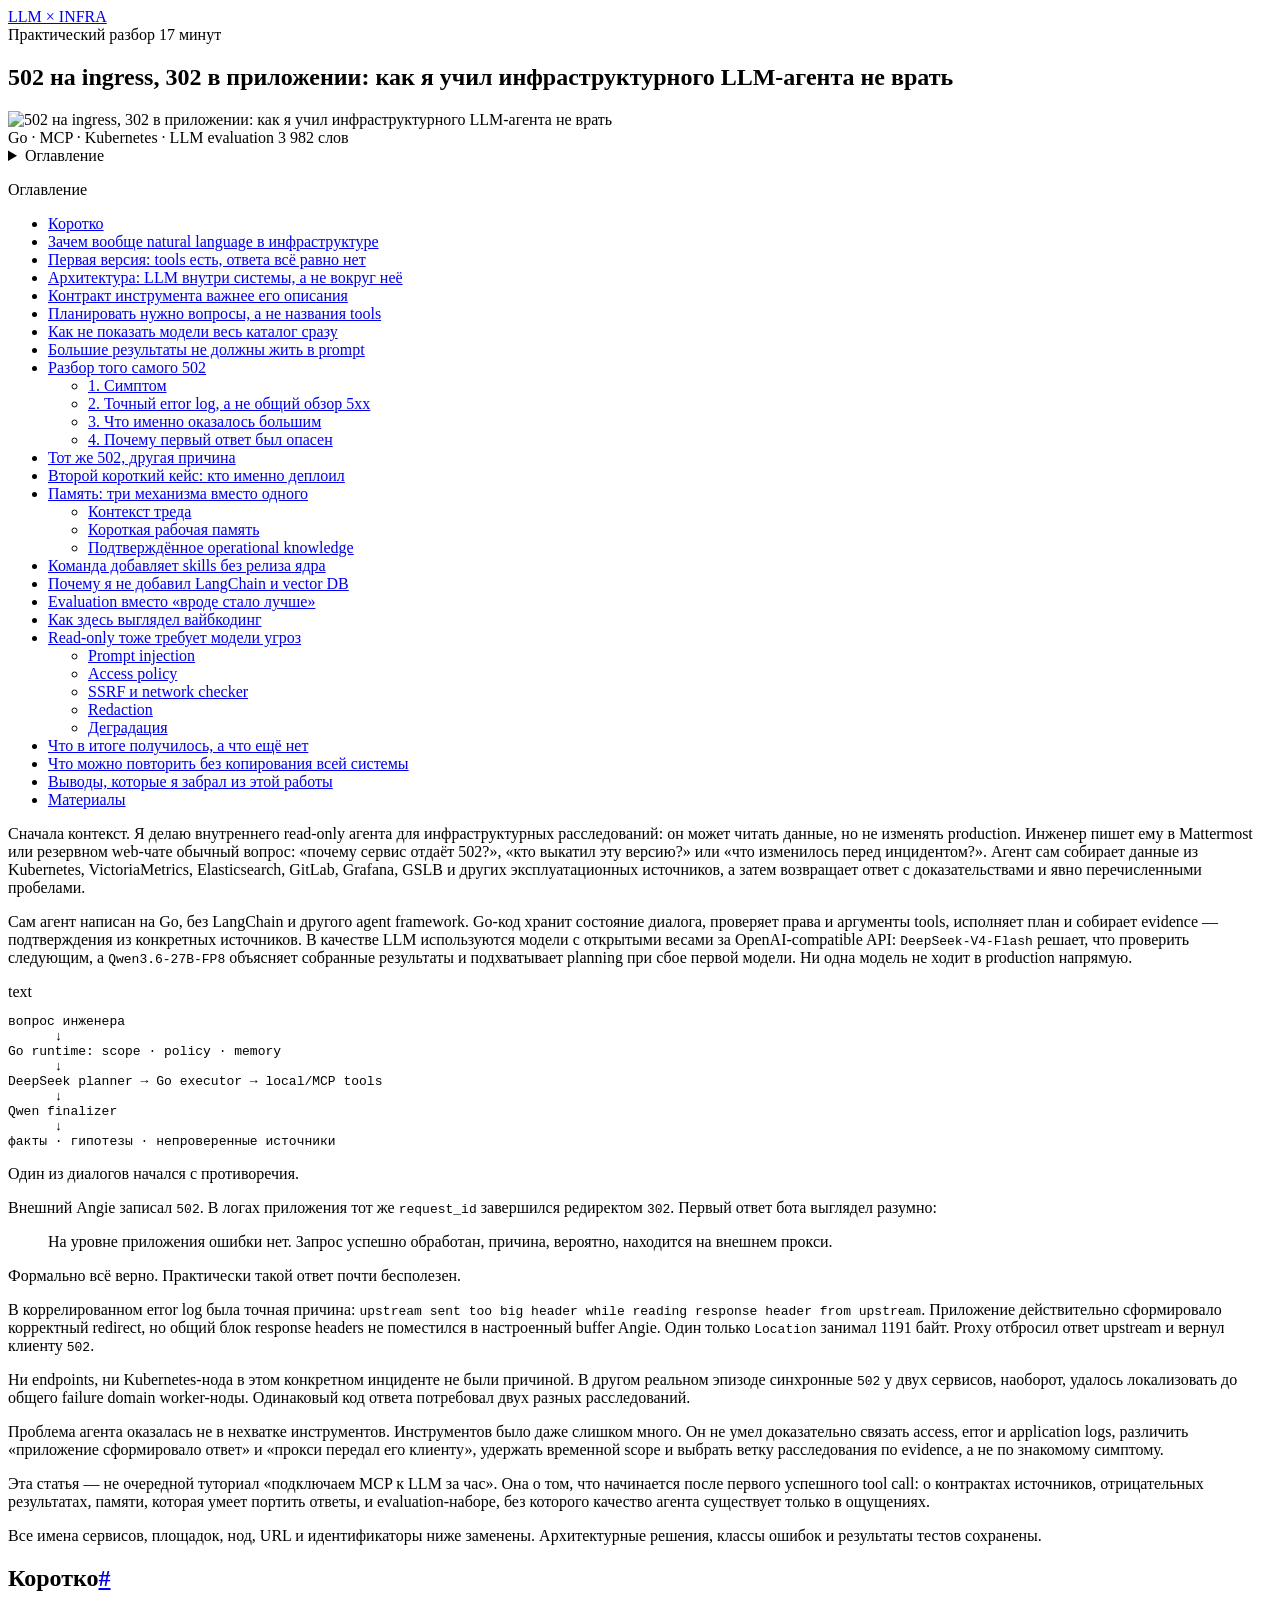
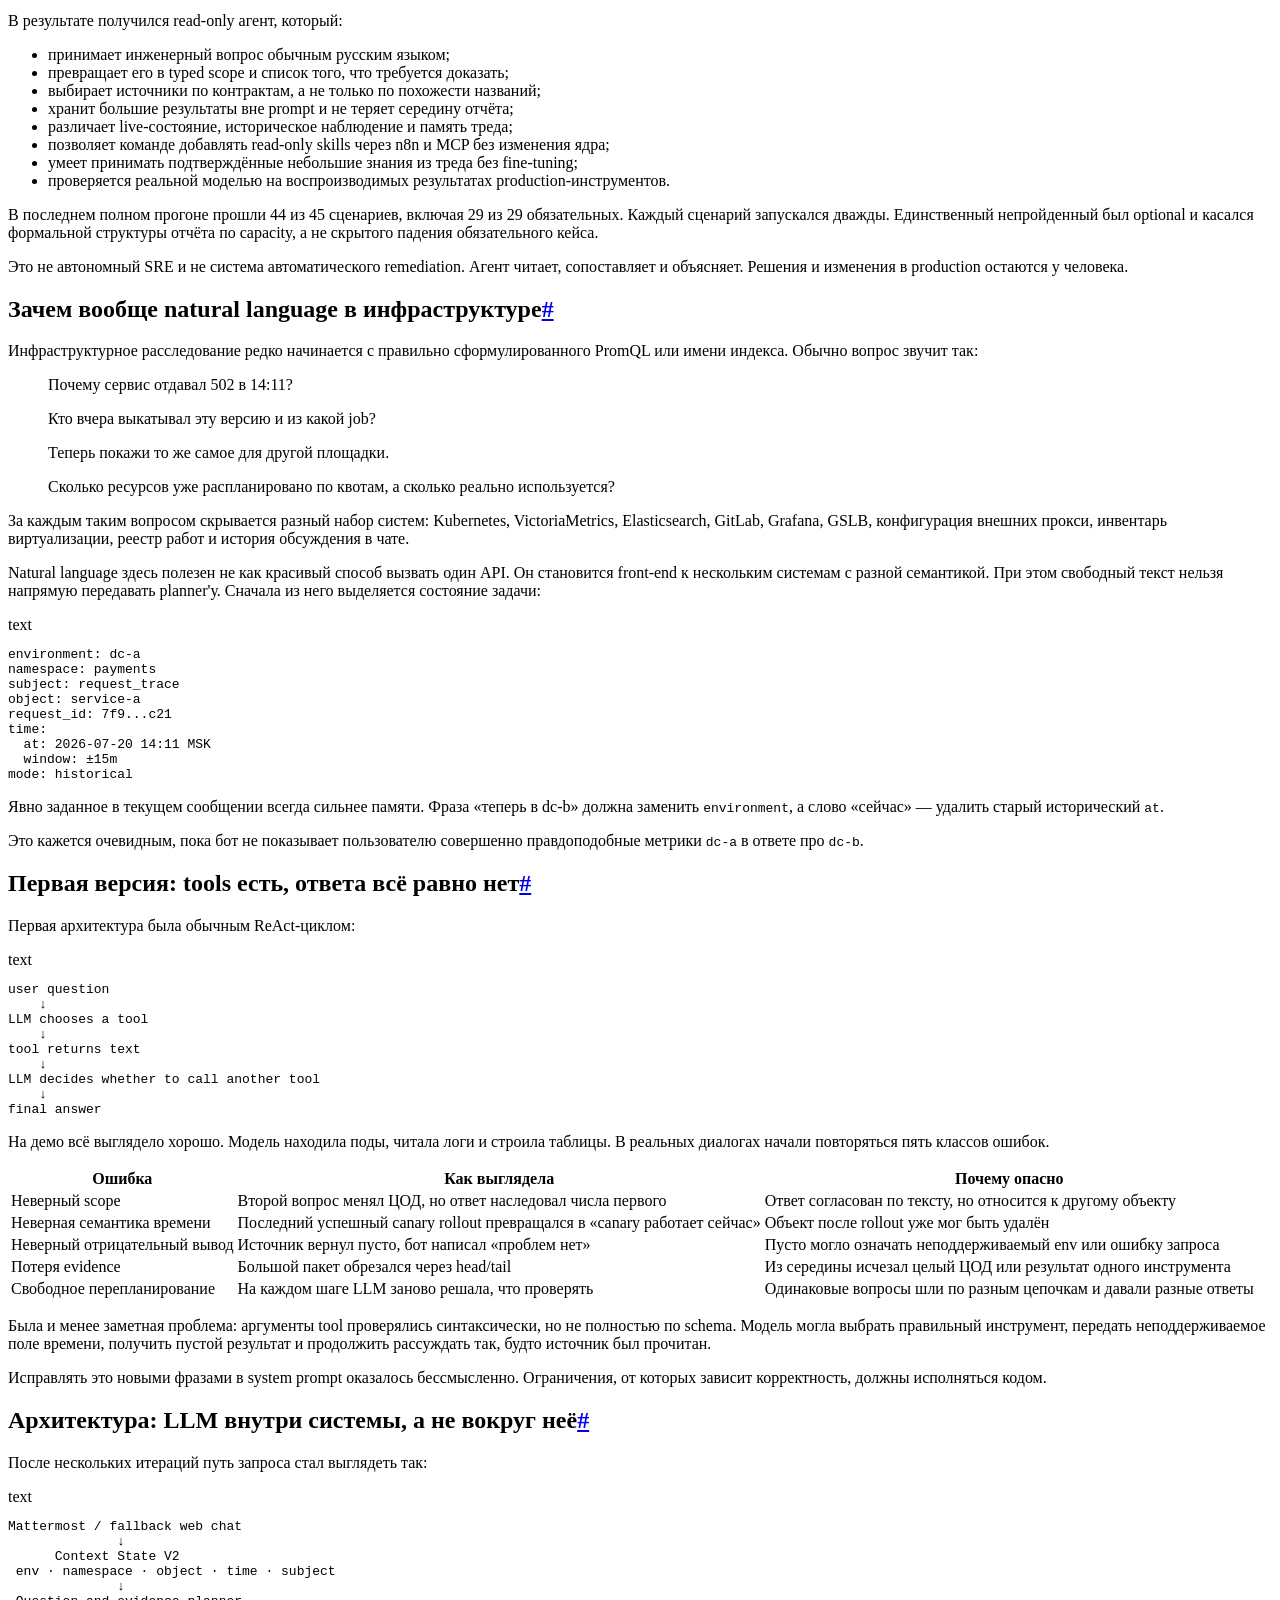
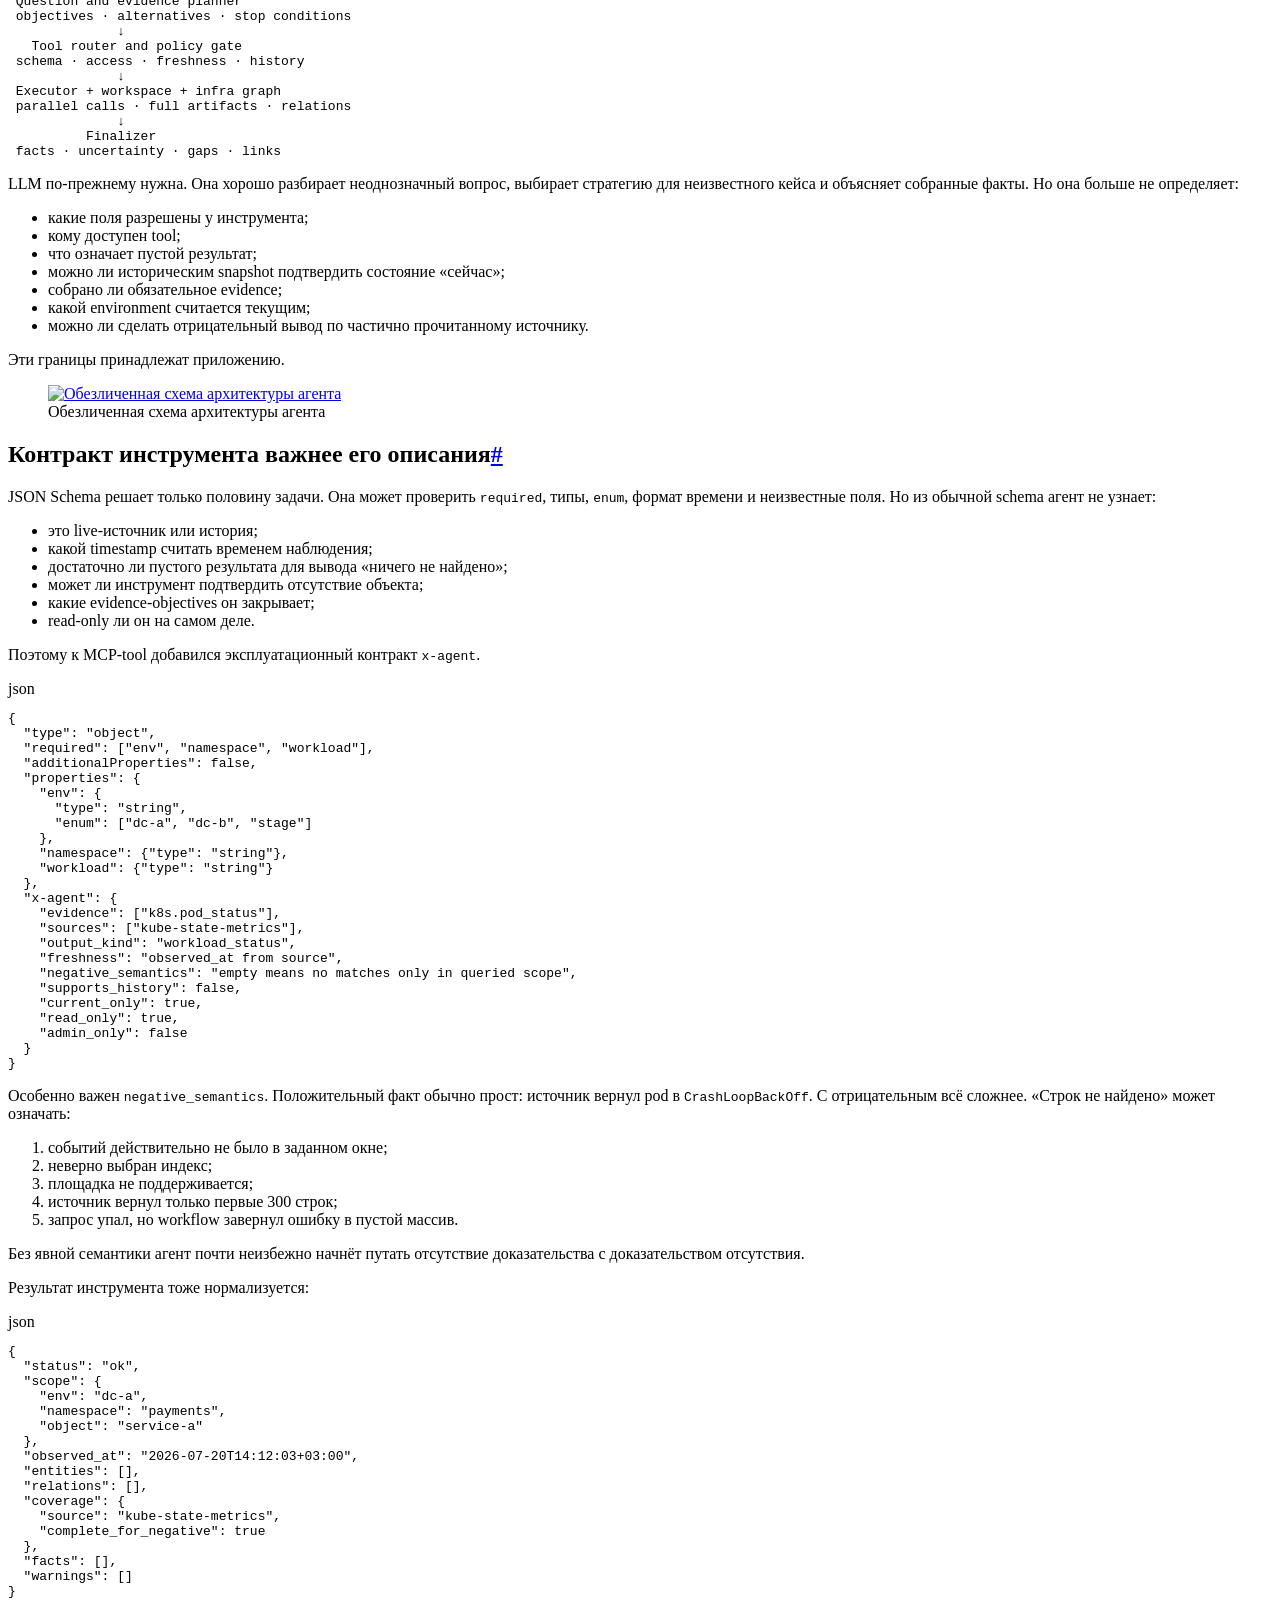
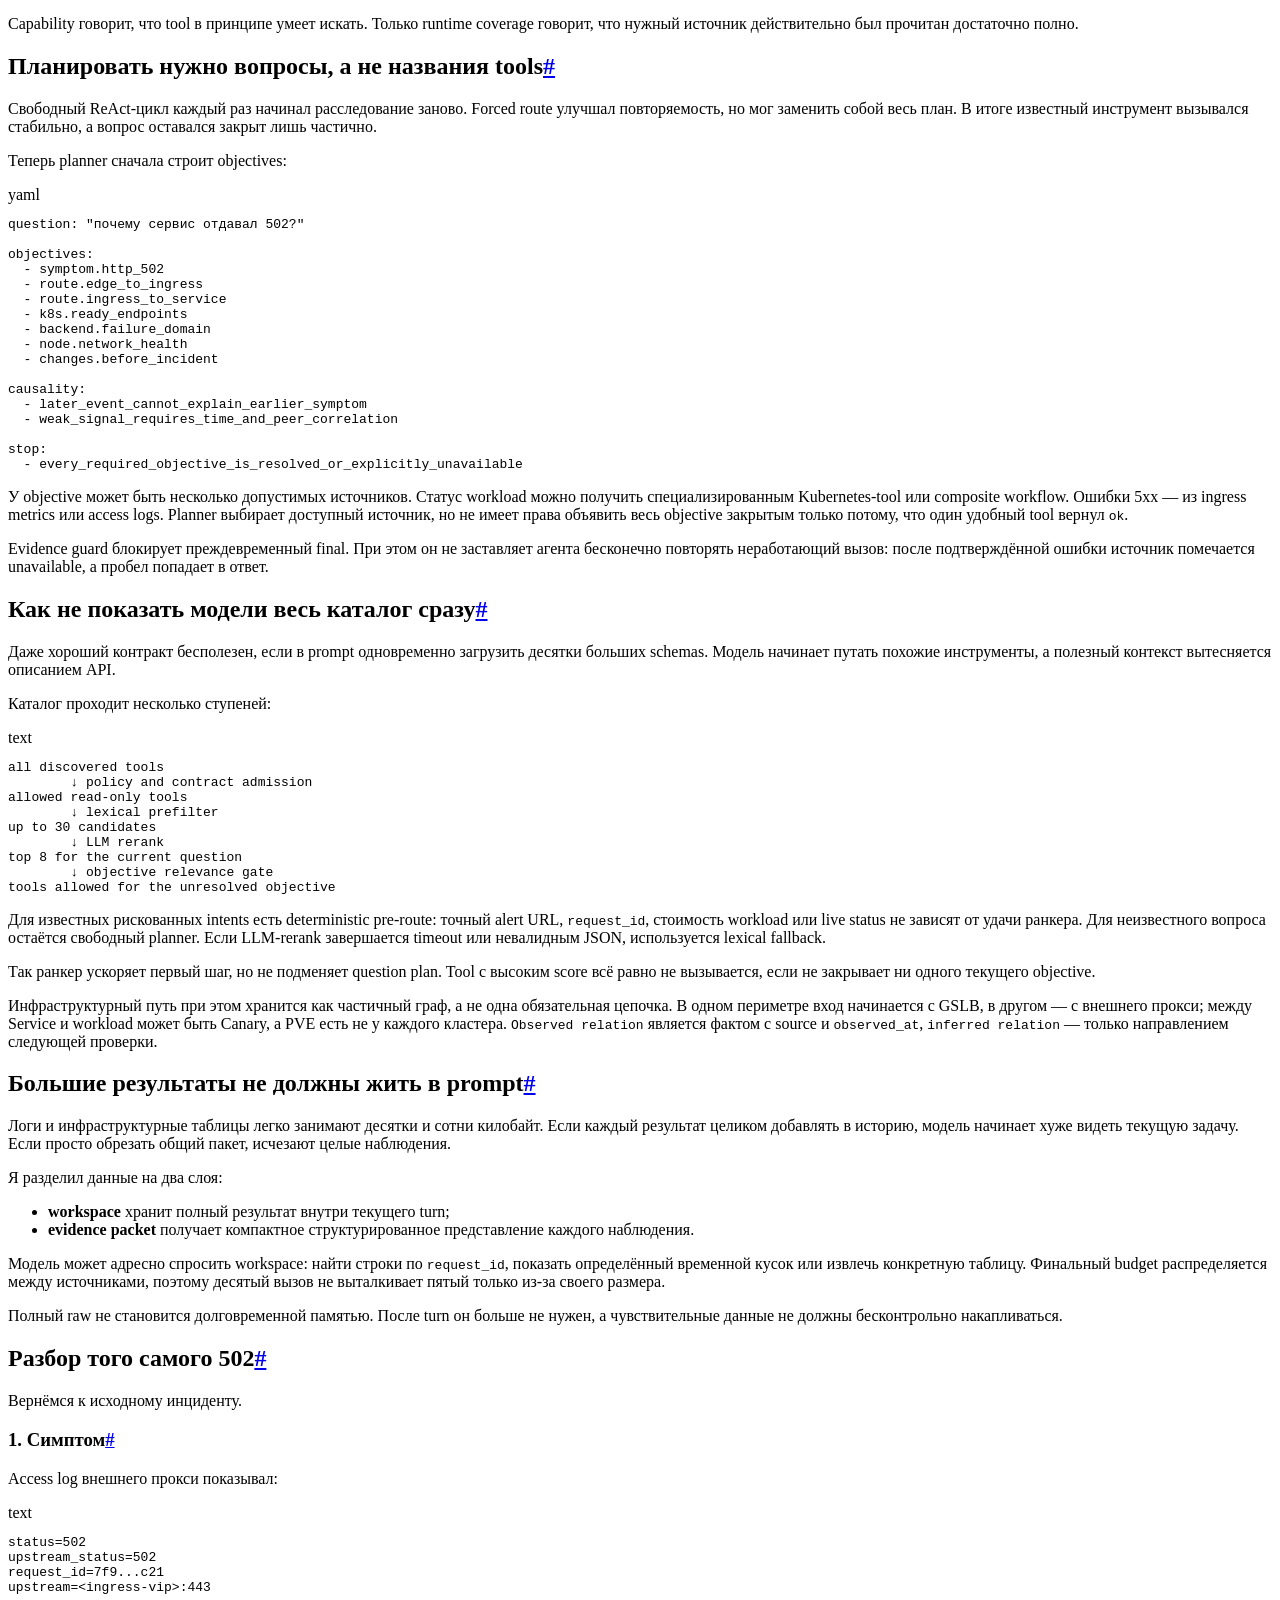
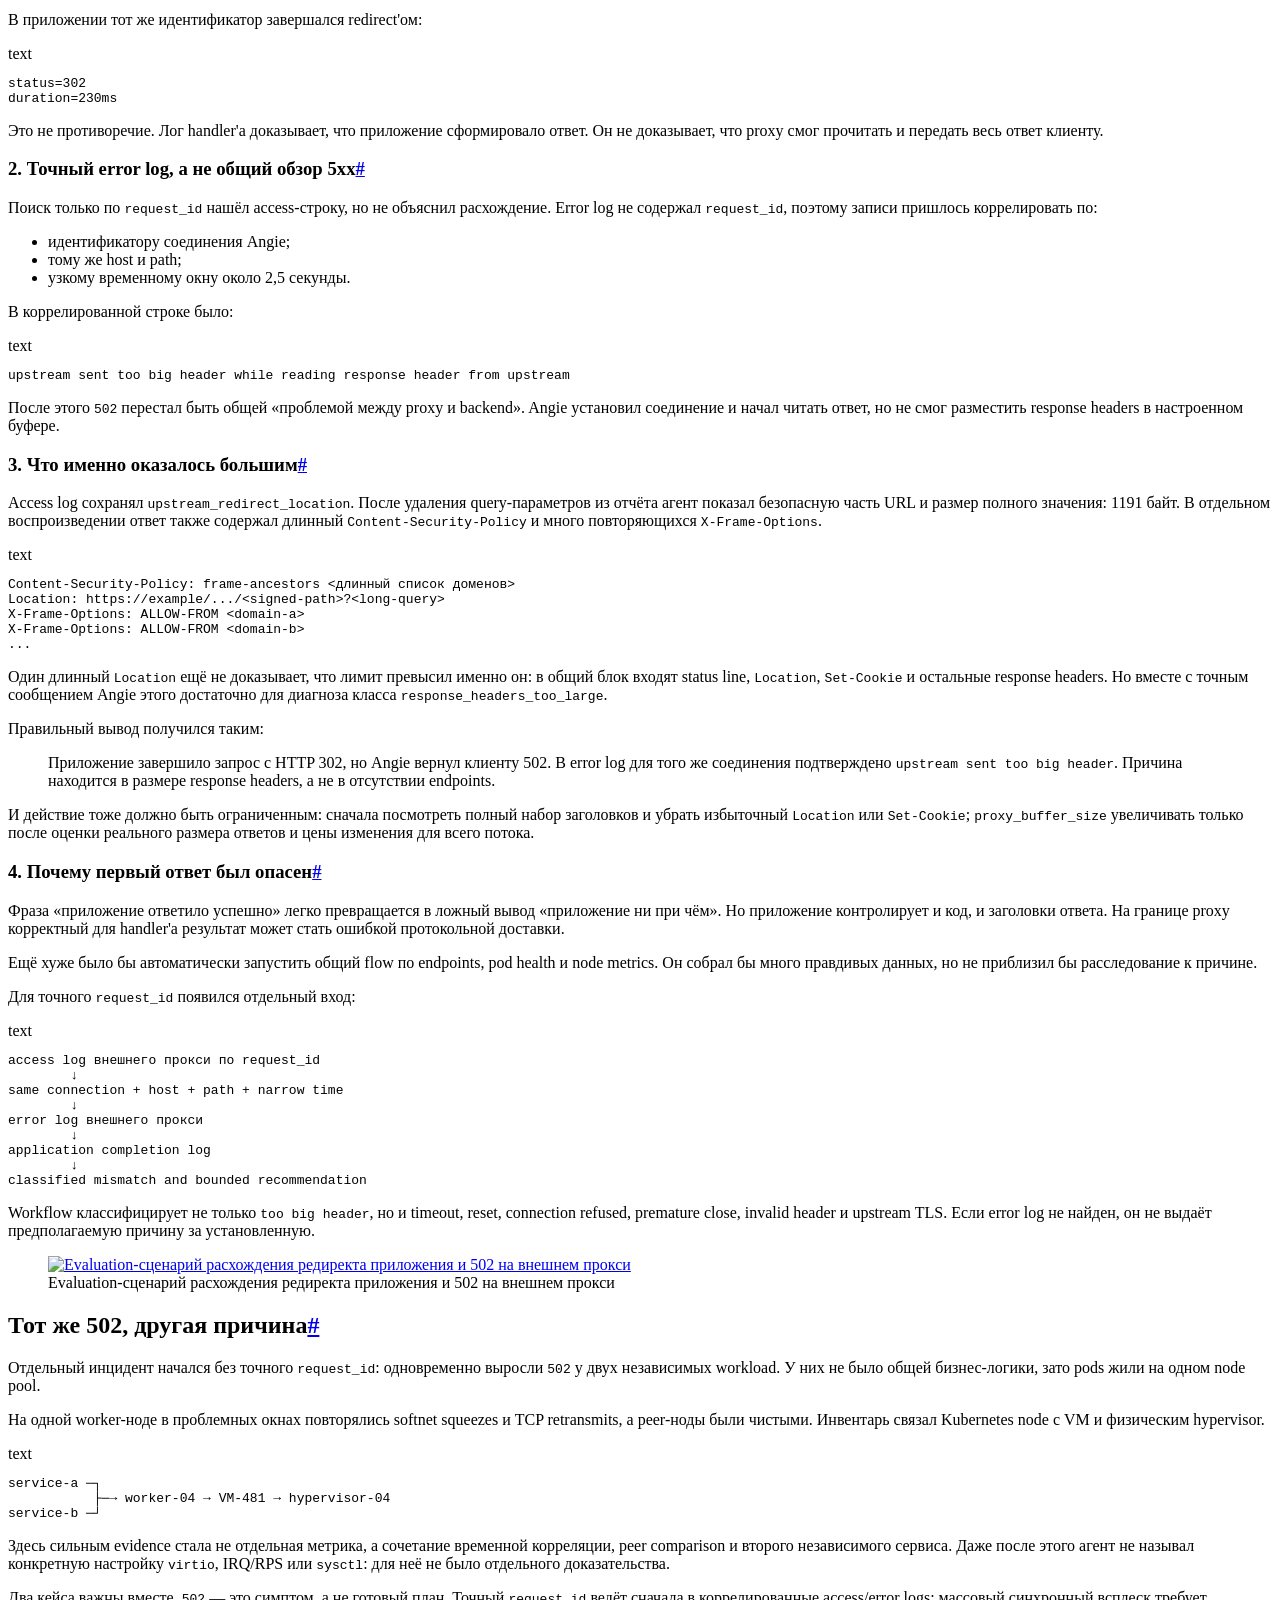
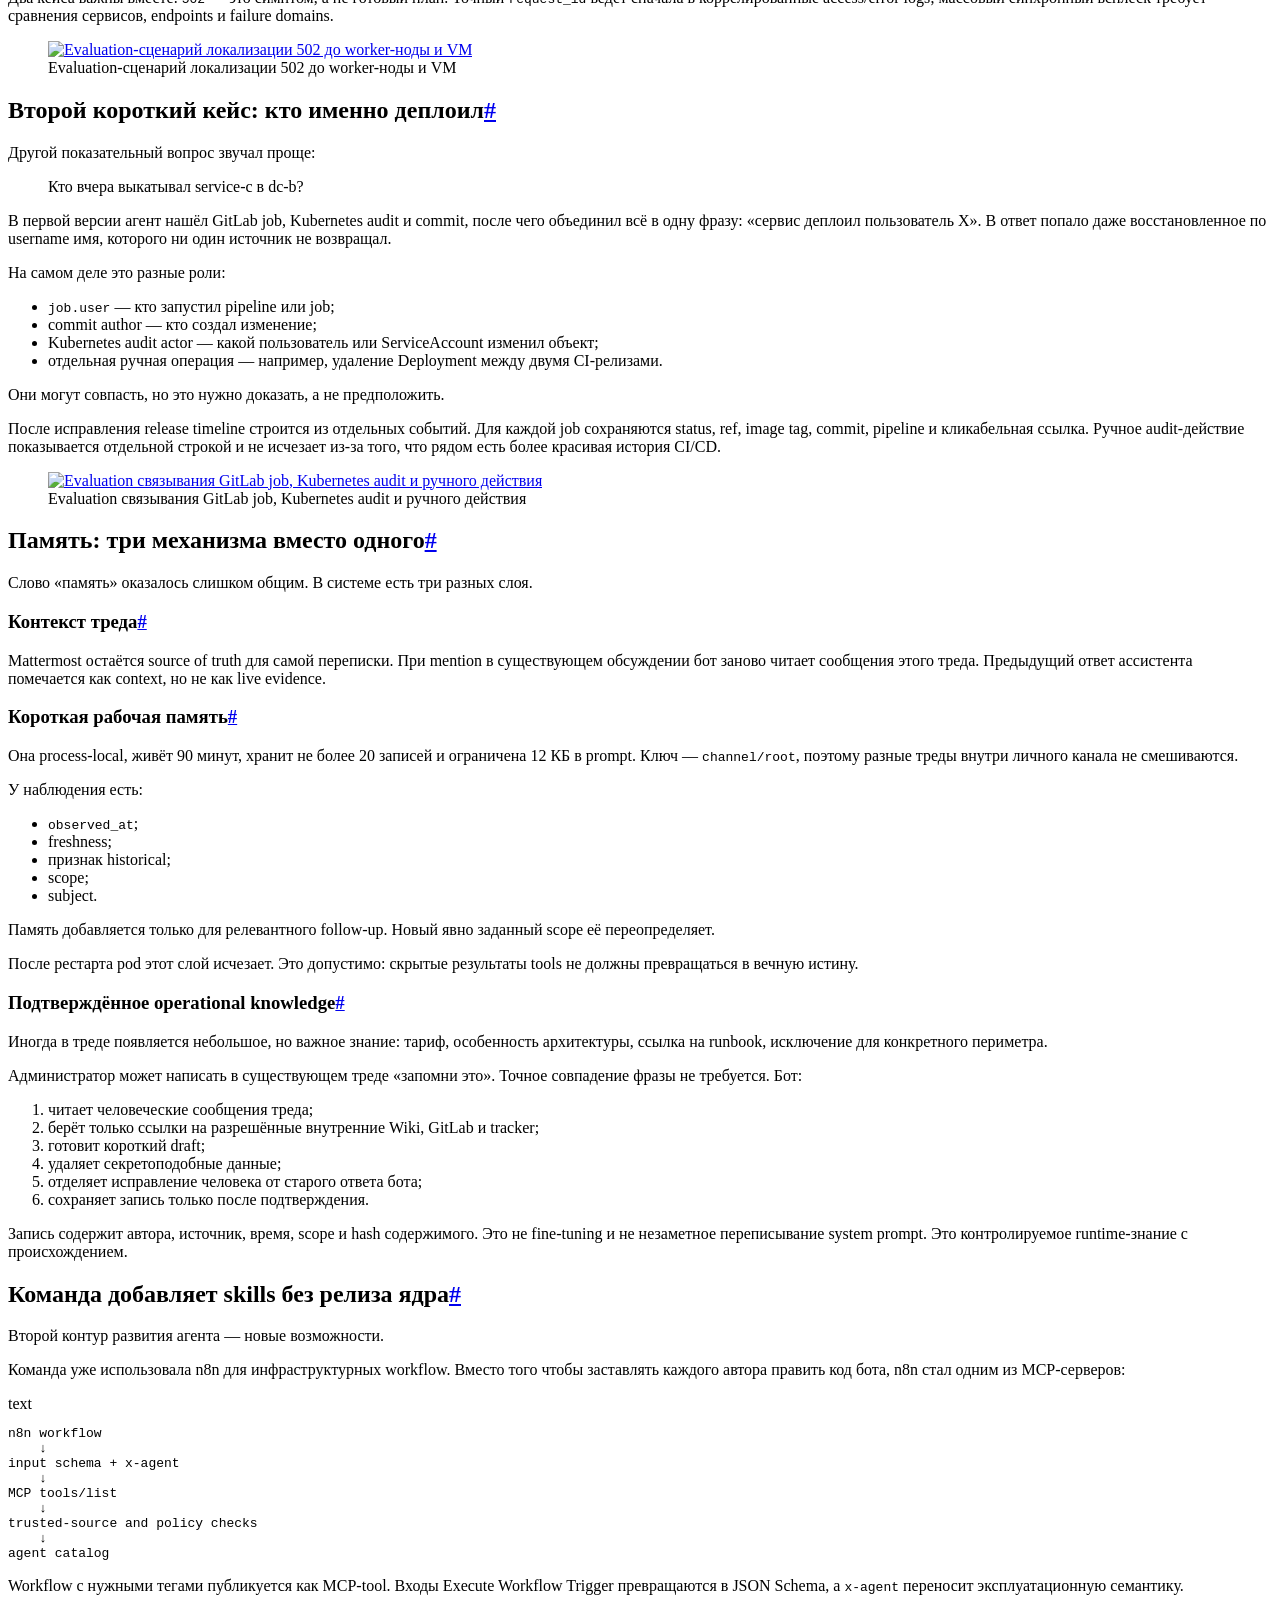
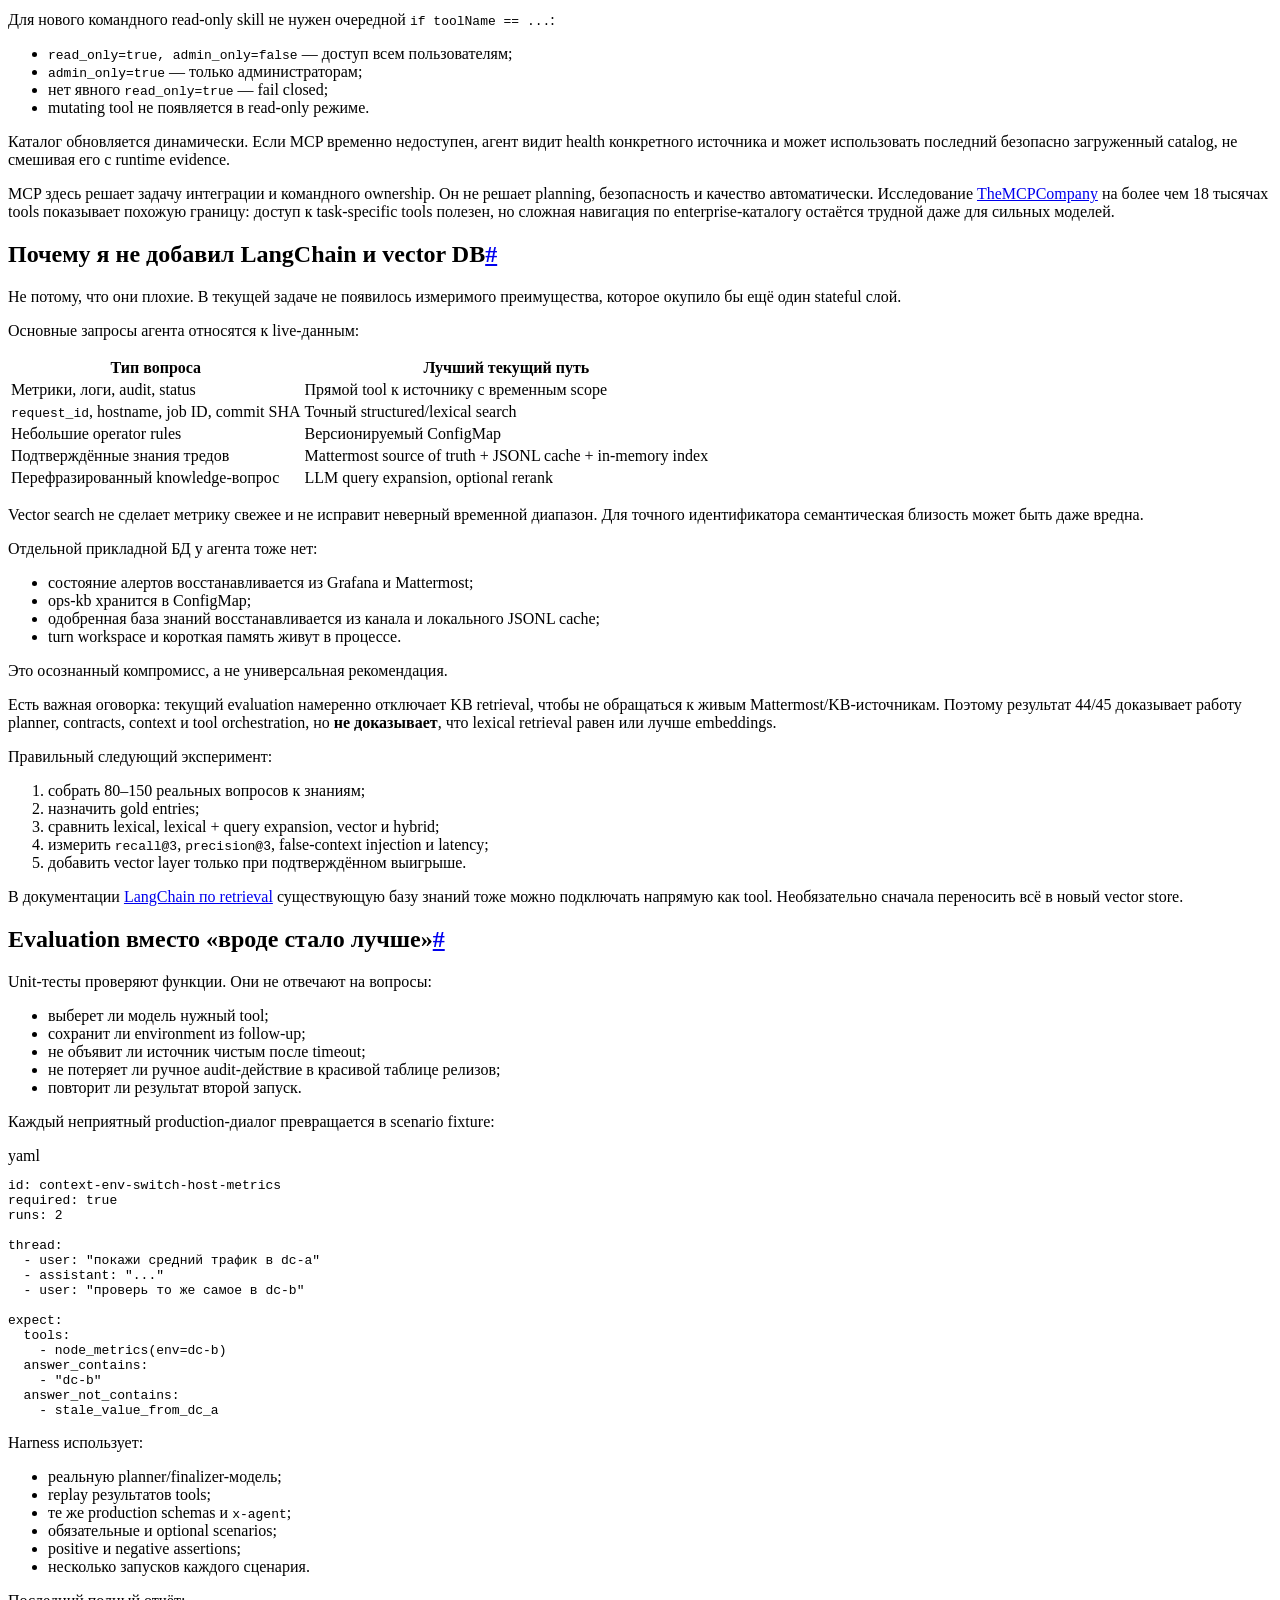
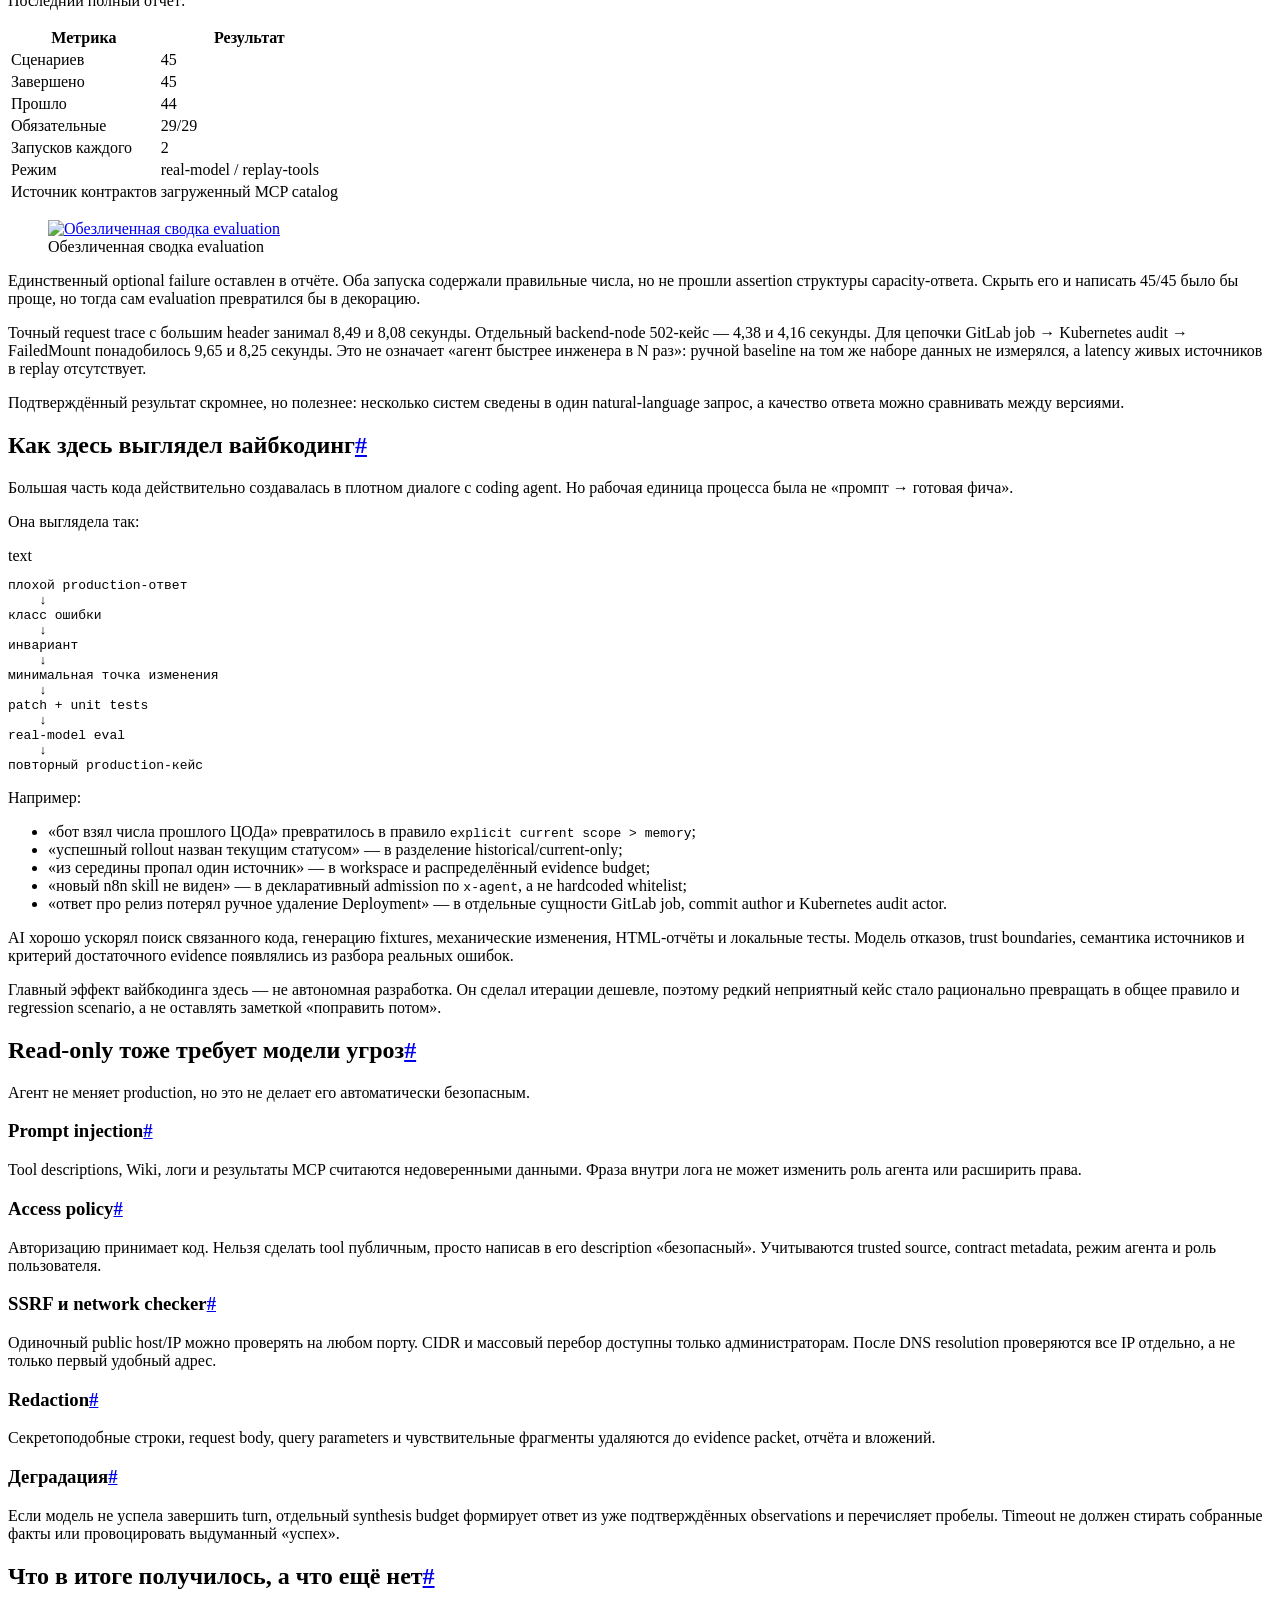
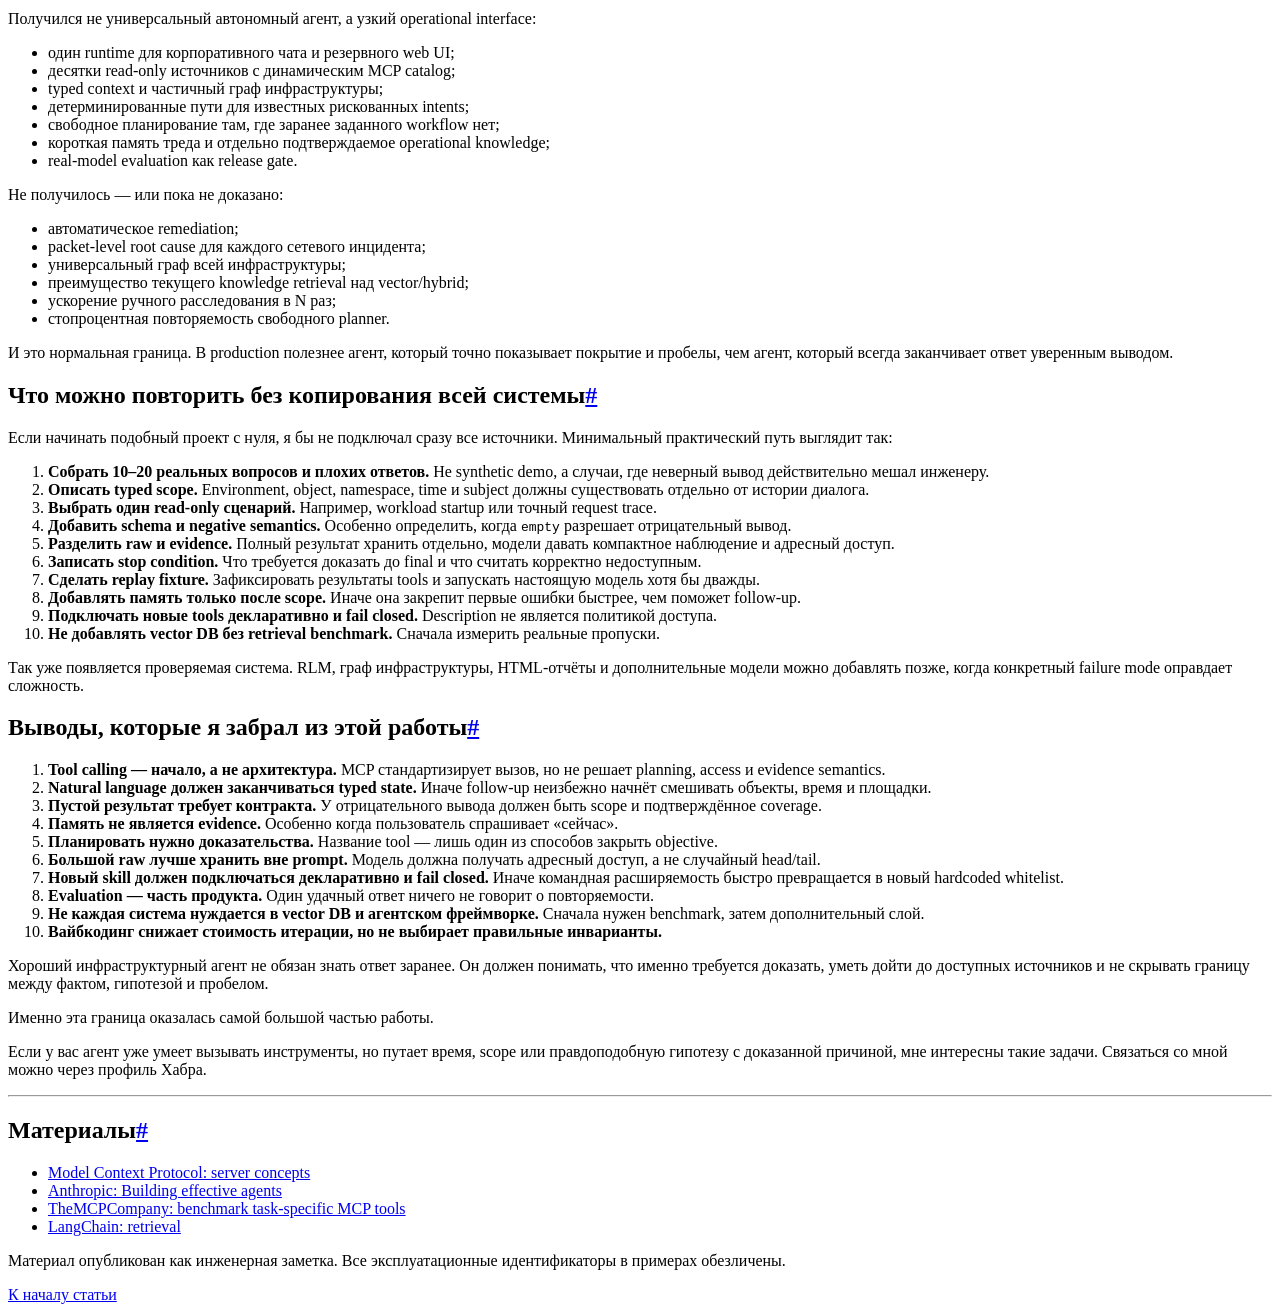
==== index.html @ 8ee19961 "Create index.html" ====
<!doctype html>
<html lang="ru">
<head>
  <meta charset="utf-8">
  <meta name="viewport" content="width=device-width, initial-scale=1">
  <title>502 на ingress, 302 в приложении: как я учил инфраструктурного LLM-агента не врать</title>
  <meta name="description" content="Практический разбор production read-only LLM-агента для инфраструктурной диагностики: typed context, MCP-контракты, evidence и real-model evaluation.">
  <meta name="robots" content="index,follow">
  <meta name="theme-color" content="#11231f">
  <meta property="og:type" content="article">
  <meta property="og:locale" content="ru_RU">
  <meta property="og:title" content="502 на ingress, 302 в приложении: как я учил инфраструктурного LLM-агента не врать">
  <meta property="og:description" content="Практический разбор production read-only LLM-агента для инфраструктурной диагностики: typed context, MCP-контракты, evidence и real-model evaluation.">
  <meta property="og:image" content="assets/article-cover-habr.png">
  <meta name="twitter:card" content="summary_large_image">
  <link rel="icon" href="data:image/svg+xml,<svg xmlns=%22http://www.w3.org/2000/svg%22 viewBox=%220 0 64 64%22><rect width=%2264%22 height=%2264%22 rx=%228%22 fill=%22%2311231f%22/><text x=%2232%22 y=%2242%22 text-anchor=%22middle%22 font-family=%22monospace%22 font-size=%2230%22 fill=%22%23f4f8f6%22>502</text></svg>">
  <link rel="stylesheet" href="styles.css">
  <script type="application/ld+json">
    {
  "@context": "https://schema.org",
  "@type": "TechArticle",
  "headline": "502 на ingress, 302 в приложении: как я учил инфраструктурного LLM-агента не врать",
  "description": "Практический разбор production read-only LLM-агента для инфраструктурной диагностики: typed context, MCP-контракты, evidence и real-model evaluation.",
  "inLanguage": "ru-RU",
  "image": "assets/article-cover-habr.png",
  "keywords": [
    "LLM agents",
    "SRE",
    "DevOps",
    "MCP",
    "Kubernetes",
    "evaluation"
  ]
}
  </script>
</head>
<body>
  <div class="reading-progress" aria-hidden="true"><span></span></div>
  <header class="site-header">
    <a class="site-mark" href="#top" aria-label="В начало статьи">LLM × INFRA</a>
    <div class="site-meta">
      <span>Практический разбор</span>
      <span>17 минут</span>
    </div>
  </header>

  <main id="top">
    <section class="hero" aria-labelledby="article-title">
      <h1 id="article-title" class="sr-only">502 на ingress, 302 в приложении: как я учил инфраструктурного LLM-агента не врать</h1>
      <img src="assets/article-cover-habr.png" alt="502 на ingress, 302 в приложении: как я учил инфраструктурного LLM-агента не врать" width="780" height="440">
      <div class="hero-caption">
        <span>Go · MCP · Kubernetes · LLM evaluation</span>
        <span>3 982 слов</span>
      </div>
    </section>

    <details class="mobile-toc">
      <summary>Оглавление</summary>
      <nav aria-label="Оглавление статьи"><ul class="toc-list"><li><a href="#korotko" data-section="korotko">Коротко</a></li><li><a href="#zachem-voobsche-natural-language-v-infrastrukture" data-section="zachem-voobsche-natural-language-v-infrastrukture">Зачем вообще natural language в инфраструктуре</a></li><li><a href="#pervaya-versiya-tools-est-otveta-vse-ravno-net" data-section="pervaya-versiya-tools-est-otveta-vse-ravno-net">Первая версия: tools есть, ответа всё равно нет</a></li><li><a href="#arhitektura-llm-vnutri-sistemy-a-ne-vokrug-nee" data-section="arhitektura-llm-vnutri-sistemy-a-ne-vokrug-nee">Архитектура: LLM внутри системы, а не вокруг неё</a></li><li><a href="#kontrakt-instrumenta-vazhnee-ego-opisaniya" data-section="kontrakt-instrumenta-vazhnee-ego-opisaniya">Контракт инструмента важнее его описания</a></li><li><a href="#planirovat-nuzhno-voprosy-a-ne-nazvaniya-tools" data-section="planirovat-nuzhno-voprosy-a-ne-nazvaniya-tools">Планировать нужно вопросы, а не названия tools</a></li><li><a href="#kak-ne-pokazat-modeli-ves-katalog-srazu" data-section="kak-ne-pokazat-modeli-ves-katalog-srazu">Как не показать модели весь каталог сразу</a></li><li><a href="#bolshie-rezultaty-ne-dolzhny-zhit-v-prompt" data-section="bolshie-rezultaty-ne-dolzhny-zhit-v-prompt">Большие результаты не должны жить в prompt</a></li><li><a href="#razbor-togo-samogo-502" data-section="razbor-togo-samogo-502">Разбор того самого 502</a><ul class="toc-sublist"><li><a href="#1-simptom" data-section="1-simptom">1. Симптом</a></li><li><a href="#2-tochnyy-error-log-a-ne-obschiy-obzor-5xx" data-section="2-tochnyy-error-log-a-ne-obschiy-obzor-5xx">2. Точный error log, а не общий обзор 5xx</a></li><li><a href="#3-chto-imenno-okazalos-bolshim" data-section="3-chto-imenno-okazalos-bolshim">3. Что именно оказалось большим</a></li><li><a href="#4-pochemu-pervyy-otvet-byl-opasen" data-section="4-pochemu-pervyy-otvet-byl-opasen">4. Почему первый ответ был опасен</a></li></ul></li><li><a href="#tot-zhe-502-drugaya-prichina" data-section="tot-zhe-502-drugaya-prichina">Тот же 502, другая причина</a></li><li><a href="#vtoroy-korotkiy-keys-kto-imenno-deploil" data-section="vtoroy-korotkiy-keys-kto-imenno-deploil">Второй короткий кейс: кто именно деплоил</a></li><li><a href="#pamyat-tri-mehanizma-vmesto-odnogo" data-section="pamyat-tri-mehanizma-vmesto-odnogo">Память: три механизма вместо одного</a><ul class="toc-sublist"><li><a href="#kontekst-treda" data-section="kontekst-treda">Контекст треда</a></li><li><a href="#korotkaya-rabochaya-pamyat" data-section="korotkaya-rabochaya-pamyat">Короткая рабочая память</a></li><li><a href="#podtverzhdennoe-operational-knowledge" data-section="podtverzhdennoe-operational-knowledge">Подтверждённое operational knowledge</a></li></ul></li><li><a href="#komanda-dobavlyaet-skills-bez-reliza-yadra" data-section="komanda-dobavlyaet-skills-bez-reliza-yadra">Команда добавляет skills без релиза ядра</a></li><li><a href="#pochemu-ya-ne-dobavil-langchain-i-vector-db" data-section="pochemu-ya-ne-dobavil-langchain-i-vector-db">Почему я не добавил LangChain и vector DB</a></li><li><a href="#evaluation-vmesto-vrode-stalo-luchshe" data-section="evaluation-vmesto-vrode-stalo-luchshe">Evaluation вместо «вроде стало лучше»</a></li><li><a href="#kak-zdes-vyglyadel-vaybkoding" data-section="kak-zdes-vyglyadel-vaybkoding">Как здесь выглядел вайбкодинг</a></li><li><a href="#read-only-tozhe-trebuet-modeli-ugroz" data-section="read-only-tozhe-trebuet-modeli-ugroz">Read-only тоже требует модели угроз</a><ul class="toc-sublist"><li><a href="#prompt-injection" data-section="prompt-injection">Prompt injection</a></li><li><a href="#access-policy" data-section="access-policy">Access policy</a></li><li><a href="#ssrf-i-network-checker" data-section="ssrf-i-network-checker">SSRF и network checker</a></li><li><a href="#redaction" data-section="redaction">Redaction</a></li><li><a href="#degradaciya" data-section="degradaciya">Деградация</a></li></ul></li><li><a href="#chto-v-itoge-poluchilos-a-chto-esche-net" data-section="chto-v-itoge-poluchilos-a-chto-esche-net">Что в итоге получилось, а что ещё нет</a></li><li><a href="#chto-mozhno-povtorit-bez-kopirovaniya-vsey-sistemy" data-section="chto-mozhno-povtorit-bez-kopirovaniya-vsey-sistemy">Что можно повторить без копирования всей системы</a></li><li><a href="#vyvody-kotorye-ya-zabral-iz-etoy-raboty" data-section="vyvody-kotorye-ya-zabral-iz-etoy-raboty">Выводы, которые я забрал из этой работы</a></li><li><a href="#materialy" data-section="materialy">Материалы</a></li></ul></nav>
    </details>

    <div class="article-layout">
      <aside class="desktop-toc">
        <nav aria-label="Оглавление статьи">
          <p class="toc-title">Оглавление</p>
          <ul class="toc-list"><li><a href="#korotko" data-section="korotko">Коротко</a></li><li><a href="#zachem-voobsche-natural-language-v-infrastrukture" data-section="zachem-voobsche-natural-language-v-infrastrukture">Зачем вообще natural language в инфраструктуре</a></li><li><a href="#pervaya-versiya-tools-est-otveta-vse-ravno-net" data-section="pervaya-versiya-tools-est-otveta-vse-ravno-net">Первая версия: tools есть, ответа всё равно нет</a></li><li><a href="#arhitektura-llm-vnutri-sistemy-a-ne-vokrug-nee" data-section="arhitektura-llm-vnutri-sistemy-a-ne-vokrug-nee">Архитектура: LLM внутри системы, а не вокруг неё</a></li><li><a href="#kontrakt-instrumenta-vazhnee-ego-opisaniya" data-section="kontrakt-instrumenta-vazhnee-ego-opisaniya">Контракт инструмента важнее его описания</a></li><li><a href="#planirovat-nuzhno-voprosy-a-ne-nazvaniya-tools" data-section="planirovat-nuzhno-voprosy-a-ne-nazvaniya-tools">Планировать нужно вопросы, а не названия tools</a></li><li><a href="#kak-ne-pokazat-modeli-ves-katalog-srazu" data-section="kak-ne-pokazat-modeli-ves-katalog-srazu">Как не показать модели весь каталог сразу</a></li><li><a href="#bolshie-rezultaty-ne-dolzhny-zhit-v-prompt" data-section="bolshie-rezultaty-ne-dolzhny-zhit-v-prompt">Большие результаты не должны жить в prompt</a></li><li><a href="#razbor-togo-samogo-502" data-section="razbor-togo-samogo-502">Разбор того самого 502</a><ul class="toc-sublist"><li><a href="#1-simptom" data-section="1-simptom">1. Симптом</a></li><li><a href="#2-tochnyy-error-log-a-ne-obschiy-obzor-5xx" data-section="2-tochnyy-error-log-a-ne-obschiy-obzor-5xx">2. Точный error log, а не общий обзор 5xx</a></li><li><a href="#3-chto-imenno-okazalos-bolshim" data-section="3-chto-imenno-okazalos-bolshim">3. Что именно оказалось большим</a></li><li><a href="#4-pochemu-pervyy-otvet-byl-opasen" data-section="4-pochemu-pervyy-otvet-byl-opasen">4. Почему первый ответ был опасен</a></li></ul></li><li><a href="#tot-zhe-502-drugaya-prichina" data-section="tot-zhe-502-drugaya-prichina">Тот же 502, другая причина</a></li><li><a href="#vtoroy-korotkiy-keys-kto-imenno-deploil" data-section="vtoroy-korotkiy-keys-kto-imenno-deploil">Второй короткий кейс: кто именно деплоил</a></li><li><a href="#pamyat-tri-mehanizma-vmesto-odnogo" data-section="pamyat-tri-mehanizma-vmesto-odnogo">Память: три механизма вместо одного</a><ul class="toc-sublist"><li><a href="#kontekst-treda" data-section="kontekst-treda">Контекст треда</a></li><li><a href="#korotkaya-rabochaya-pamyat" data-section="korotkaya-rabochaya-pamyat">Короткая рабочая память</a></li><li><a href="#podtverzhdennoe-operational-knowledge" data-section="podtverzhdennoe-operational-knowledge">Подтверждённое operational knowledge</a></li></ul></li><li><a href="#komanda-dobavlyaet-skills-bez-reliza-yadra" data-section="komanda-dobavlyaet-skills-bez-reliza-yadra">Команда добавляет skills без релиза ядра</a></li><li><a href="#pochemu-ya-ne-dobavil-langchain-i-vector-db" data-section="pochemu-ya-ne-dobavil-langchain-i-vector-db">Почему я не добавил LangChain и vector DB</a></li><li><a href="#evaluation-vmesto-vrode-stalo-luchshe" data-section="evaluation-vmesto-vrode-stalo-luchshe">Evaluation вместо «вроде стало лучше»</a></li><li><a href="#kak-zdes-vyglyadel-vaybkoding" data-section="kak-zdes-vyglyadel-vaybkoding">Как здесь выглядел вайбкодинг</a></li><li><a href="#read-only-tozhe-trebuet-modeli-ugroz" data-section="read-only-tozhe-trebuet-modeli-ugroz">Read-only тоже требует модели угроз</a><ul class="toc-sublist"><li><a href="#prompt-injection" data-section="prompt-injection">Prompt injection</a></li><li><a href="#access-policy" data-section="access-policy">Access policy</a></li><li><a href="#ssrf-i-network-checker" data-section="ssrf-i-network-checker">SSRF и network checker</a></li><li><a href="#redaction" data-section="redaction">Redaction</a></li><li><a href="#degradaciya" data-section="degradaciya">Деградация</a></li></ul></li><li><a href="#chto-v-itoge-poluchilos-a-chto-esche-net" data-section="chto-v-itoge-poluchilos-a-chto-esche-net">Что в итоге получилось, а что ещё нет</a></li><li><a href="#chto-mozhno-povtorit-bez-kopirovaniya-vsey-sistemy" data-section="chto-mozhno-povtorit-bez-kopirovaniya-vsey-sistemy">Что можно повторить без копирования всей системы</a></li><li><a href="#vyvody-kotorye-ya-zabral-iz-etoy-raboty" data-section="vyvody-kotorye-ya-zabral-iz-etoy-raboty">Выводы, которые я забрал из этой работы</a></li><li><a href="#materialy" data-section="materialy">Материалы</a></li></ul>
        </nav>
      </aside>

      <article class="article-body">
        <p>Сначала контекст. Я делаю внутреннего read-only агента для инфраструктурных расследований: он может читать данные, но не изменять production. Инженер пишет ему в Mattermost или резервном web-чате обычный вопрос: «почему сервис отдаёт 502?», «кто выкатил эту версию?» или «что изменилось перед инцидентом?». Агент сам собирает данные из Kubernetes, VictoriaMetrics, Elasticsearch, GitLab, Grafana, GSLB и других эксплуатационных источников, а затем возвращает ответ с доказательствами и явно перечисленными пробелами.</p>
<p>Сам агент написан на Go, без LangChain и другого agent framework. Go-код хранит состояние диалога, проверяет права и аргументы tools, исполняет план и собирает evidence — подтверждения из конкретных источников. В качестве LLM используются модели с открытыми весами за OpenAI-compatible API: <code>DeepSeek-V4-Flash</code> решает, что проверить следующим, а <code>Qwen3.6-27B-FP8</code> объясняет собранные результаты и подхватывает planning при сбое первой модели. Ни одна модель не ходит в production напрямую.</p>
<div class="code-block"><div class="code-label">text</div><pre><code class="language-text">вопрос инженера
      ↓
Go runtime: scope · policy · memory
      ↓
DeepSeek planner → Go executor → local/MCP tools
      ↓
Qwen finalizer
      ↓
факты · гипотезы · непроверенные источники</code></pre></div>
<p>Один из диалогов начался с противоречия.</p>
<p>Внешний Angie записал <code>502</code>. В логах приложения тот же <code>request_id</code> завершился редиректом <code>302</code>. Первый ответ бота выглядел разумно:</p>
<blockquote><p>На уровне приложения ошибки нет. Запрос успешно обработан, причина, вероятно, находится на внешнем прокси.</p></blockquote>
<p>Формально всё верно. Практически такой ответ почти бесполезен.</p>
<p>В коррелированном error log была точная причина: <code>upstream sent too big header while reading response header from upstream</code>. Приложение действительно сформировало корректный redirect, но общий блок response headers не поместился в настроенный buffer Angie. Один только <code>Location</code> занимал 1191 байт. Proxy отбросил ответ upstream и вернул клиенту <code>502</code>.</p>
<p>Ни endpoints, ни Kubernetes-нода в этом конкретном инциденте не были причиной. В другом реальном эпизоде синхронные <code>502</code> у двух сервисов, наоборот, удалось локализовать до общего failure domain worker-ноды. Одинаковый код ответа потребовал двух разных расследований.</p>
<p>Проблема агента оказалась не в нехватке инструментов. Инструментов было даже слишком много. Он не умел доказательно связать access, error и application logs, различить «приложение сформировало ответ» и «прокси передал его клиенту», удержать временной scope и выбрать ветку расследования по evidence, а не по знакомому симптому.</p>
<p>Эта статья — не очередной туториал «подключаем MCP к LLM за час». Она о том, что начинается после первого успешного tool call: о контрактах источников, отрицательных результатах, памяти, которая умеет портить ответы, и evaluation-наборе, без которого качество агента существует только в ощущениях.</p>
<p>Все имена сервисов, площадок, нод, URL и идентификаторы ниже заменены. Архитектурные решения, классы ошибок и результаты тестов сохранены.</p>
<h2 id="korotko">Коротко<a class="heading-anchor" href="#korotko" aria-label="Ссылка на раздел «Коротко»">#</a></h2>
<p>В результате получился read-only агент, который:</p>
<ul><li>принимает инженерный вопрос обычным русским языком;</li><li>превращает его в typed scope и список того, что требуется доказать;</li><li>выбирает источники по контрактам, а не только по похожести названий;</li><li>хранит большие результаты вне prompt и не теряет середину отчёта;</li><li>различает live-состояние, историческое наблюдение и память треда;</li><li>позволяет команде добавлять read-only skills через n8n и MCP без изменения ядра;</li><li>умеет принимать подтверждённые небольшие знания из треда без fine-tuning;</li><li>проверяется реальной моделью на воспроизводимых результатах production-инструментов.</li></ul>
<p>В последнем полном прогоне прошли 44 из 45 сценариев, включая 29 из 29 обязательных. Каждый сценарий запускался дважды. Единственный непройденный был optional и касался формальной структуры отчёта по capacity, а не скрытого падения обязательного кейса.</p>
<p>Это не автономный SRE и не система автоматического remediation. Агент читает, сопоставляет и объясняет. Решения и изменения в production остаются у человека.</p>
<h2 id="zachem-voobsche-natural-language-v-infrastrukture">Зачем вообще natural language в инфраструктуре<a class="heading-anchor" href="#zachem-voobsche-natural-language-v-infrastrukture" aria-label="Ссылка на раздел «Зачем вообще natural language в инфраструктуре»">#</a></h2>
<p>Инфраструктурное расследование редко начинается с правильно сформулированного PromQL или имени индекса. Обычно вопрос звучит так:</p>
<blockquote><p>Почему сервис отдавал 502 в 14:11?</p></blockquote>
<blockquote><p>Кто вчера выкатывал эту версию и из какой job?</p></blockquote>
<blockquote><p>Теперь покажи то же самое для другой площадки.</p></blockquote>
<blockquote><p>Сколько ресурсов уже распланировано по квотам, а сколько реально используется?</p></blockquote>
<p>За каждым таким вопросом скрывается разный набор систем: Kubernetes, VictoriaMetrics, Elasticsearch, GitLab, Grafana, GSLB, конфигурация внешних прокси, инвентарь виртуализации, реестр работ и история обсуждения в чате.</p>
<p>Natural language здесь полезен не как красивый способ вызвать один API. Он становится front-end к нескольким системам с разной семантикой. При этом свободный текст нельзя напрямую передавать planner&#39;у. Сначала из него выделяется состояние задачи:</p>
<div class="code-block"><div class="code-label">text</div><pre><code class="language-text">environment: dc-a
namespace: payments
subject: request_trace
object: service-a
request_id: 7f9...c21
time:
  at: 2026-07-20 14:11 MSK
  window: ±15m
mode: historical</code></pre></div>
<p>Явно заданное в текущем сообщении всегда сильнее памяти. Фраза «теперь в dc-b» должна заменить <code>environment</code>, а слово «сейчас» — удалить старый исторический <code>at</code>.</p>
<p>Это кажется очевидным, пока бот не показывает пользователю совершенно правдоподобные метрики <code>dc-a</code> в ответе про <code>dc-b</code>.</p>
<h2 id="pervaya-versiya-tools-est-otveta-vse-ravno-net">Первая версия: tools есть, ответа всё равно нет<a class="heading-anchor" href="#pervaya-versiya-tools-est-otveta-vse-ravno-net" aria-label="Ссылка на раздел «Первая версия: tools есть, ответа всё равно нет»">#</a></h2>
<p>Первая архитектура была обычным ReAct-циклом:</p>
<div class="code-block"><div class="code-label">text</div><pre><code class="language-text">user question
    ↓
LLM chooses a tool
    ↓
tool returns text
    ↓
LLM decides whether to call another tool
    ↓
final answer</code></pre></div>
<p>На демо всё выглядело хорошо. Модель находила поды, читала логи и строила таблицы. В реальных диалогах начали повторяться пять классов ошибок.</p>
<div class="table-wrap"><table><thead><tr><th>Ошибка</th><th>Как выглядела</th><th>Почему опасно</th></tr></thead><tbody><tr><td>Неверный scope</td><td>Второй вопрос менял ЦОД, но ответ наследовал числа первого</td><td>Ответ согласован по тексту, но относится к другому объекту</td></tr><tr><td>Неверная семантика времени</td><td>Последний успешный canary rollout превращался в «canary работает сейчас»</td><td>Объект после rollout уже мог быть удалён</td></tr><tr><td>Неверный отрицательный вывод</td><td>Источник вернул пусто, бот написал «проблем нет»</td><td>Пусто могло означать неподдерживаемый env или ошибку запроса</td></tr><tr><td>Потеря evidence</td><td>Большой пакет обрезался через head/tail</td><td>Из середины исчезал целый ЦОД или результат одного инструмента</td></tr><tr><td>Свободное перепланирование</td><td>На каждом шаге LLM заново решала, что проверять</td><td>Одинаковые вопросы шли по разным цепочкам и давали разные ответы</td></tr></tbody></table></div>
<p>Была и менее заметная проблема: аргументы tool проверялись синтаксически, но не полностью по schema. Модель могла выбрать правильный инструмент, передать неподдерживаемое поле времени, получить пустой результат и продолжить рассуждать так, будто источник был прочитан.</p>
<p>Исправлять это новыми фразами в system prompt оказалось бессмысленно. Ограничения, от которых зависит корректность, должны исполняться кодом.</p>
<h2 id="arhitektura-llm-vnutri-sistemy-a-ne-vokrug-nee">Архитектура: LLM внутри системы, а не вокруг неё<a class="heading-anchor" href="#arhitektura-llm-vnutri-sistemy-a-ne-vokrug-nee" aria-label="Ссылка на раздел «Архитектура: LLM внутри системы, а не вокруг неё»">#</a></h2>
<p>После нескольких итераций путь запроса стал выглядеть так:</p>
<div class="code-block"><div class="code-label">text</div><pre><code class="language-text">Mattermost / fallback web chat
              ↓
      Context State V2
 env · namespace · object · time · subject
              ↓
 Question and evidence planner
 objectives · alternatives · stop conditions
              ↓
   Tool router and policy gate
 schema · access · freshness · history
              ↓
 Executor + workspace + infra graph
 parallel calls · full artifacts · relations
              ↓
          Finalizer
 facts · uncertainty · gaps · links</code></pre></div>
<p>LLM по-прежнему нужна. Она хорошо разбирает неоднозначный вопрос, выбирает стратегию для неизвестного кейса и объясняет собранные факты. Но она больше не определяет:</p>
<ul><li>какие поля разрешены у инструмента;</li><li>кому доступен tool;</li><li>что означает пустой результат;</li><li>можно ли историческим snapshot подтвердить состояние «сейчас»;</li><li>собрано ли обязательное evidence;</li><li>какой environment считается текущим;</li><li>можно ли сделать отрицательный вывод по частично прочитанному источнику.</li></ul>
<p>Эти границы принадлежат приложению.</p>
<figure><a href="assets/article-architecture-anon.png" target="_blank"><img src="assets/article-architecture-anon.png" alt="Обезличенная схема архитектуры агента" width="2160" height="1088" loading="lazy"></a><figcaption>Обезличенная схема архитектуры агента</figcaption></figure>
<h2 id="kontrakt-instrumenta-vazhnee-ego-opisaniya">Контракт инструмента важнее его описания<a class="heading-anchor" href="#kontrakt-instrumenta-vazhnee-ego-opisaniya" aria-label="Ссылка на раздел «Контракт инструмента важнее его описания»">#</a></h2>
<p>JSON Schema решает только половину задачи. Она может проверить <code>required</code>, типы, <code>enum</code>, формат времени и неизвестные поля. Но из обычной schema агент не узнает:</p>
<ul><li>это live-источник или история;</li><li>какой timestamp считать временем наблюдения;</li><li>достаточно ли пустого результата для вывода «ничего не найдено»;</li><li>может ли инструмент подтвердить отсутствие объекта;</li><li>какие evidence-objectives он закрывает;</li><li>read-only ли он на самом деле.</li></ul>
<p>Поэтому к MCP-tool добавился эксплуатационный контракт <code>x-agent</code>.</p>
<div class="code-block"><div class="code-label">json</div><pre><code class="language-json">{
  &quot;type&quot;: &quot;object&quot;,
  &quot;required&quot;: [&quot;env&quot;, &quot;namespace&quot;, &quot;workload&quot;],
  &quot;additionalProperties&quot;: false,
  &quot;properties&quot;: {
    &quot;env&quot;: {
      &quot;type&quot;: &quot;string&quot;,
      &quot;enum&quot;: [&quot;dc-a&quot;, &quot;dc-b&quot;, &quot;stage&quot;]
    },
    &quot;namespace&quot;: {&quot;type&quot;: &quot;string&quot;},
    &quot;workload&quot;: {&quot;type&quot;: &quot;string&quot;}
  },
  &quot;x-agent&quot;: {
    &quot;evidence&quot;: [&quot;k8s.pod_status&quot;],
    &quot;sources&quot;: [&quot;kube-state-metrics&quot;],
    &quot;output_kind&quot;: &quot;workload_status&quot;,
    &quot;freshness&quot;: &quot;observed_at from source&quot;,
    &quot;negative_semantics&quot;: &quot;empty means no matches only in queried scope&quot;,
    &quot;supports_history&quot;: false,
    &quot;current_only&quot;: true,
    &quot;read_only&quot;: true,
    &quot;admin_only&quot;: false
  }
}</code></pre></div>
<p>Особенно важен <code>negative_semantics</code>. Положительный факт обычно прост: источник вернул pod в <code>CrashLoopBackOff</code>. С отрицательным всё сложнее. «Строк не найдено» может означать:</p>
<ol><li>событий действительно не было в заданном окне;</li><li>неверно выбран индекс;</li><li>площадка не поддерживается;</li><li>источник вернул только первые 300 строк;</li><li>запрос упал, но workflow завернул ошибку в пустой массив.</li></ol>
<p>Без явной семантики агент почти неизбежно начнёт путать отсутствие доказательства с доказательством отсутствия.</p>
<p>Результат инструмента тоже нормализуется:</p>
<div class="code-block"><div class="code-label">json</div><pre><code class="language-json">{
  &quot;status&quot;: &quot;ok&quot;,
  &quot;scope&quot;: {
    &quot;env&quot;: &quot;dc-a&quot;,
    &quot;namespace&quot;: &quot;payments&quot;,
    &quot;object&quot;: &quot;service-a&quot;
  },
  &quot;observed_at&quot;: &quot;2026-07-20T14:12:03+03:00&quot;,
  &quot;entities&quot;: [],
  &quot;relations&quot;: [],
  &quot;coverage&quot;: {
    &quot;source&quot;: &quot;kube-state-metrics&quot;,
    &quot;complete_for_negative&quot;: true
  },
  &quot;facts&quot;: [],
  &quot;warnings&quot;: []
}</code></pre></div>
<p>Capability говорит, что tool в принципе умеет искать. Только runtime coverage говорит, что нужный источник действительно был прочитан достаточно полно.</p>
<h2 id="planirovat-nuzhno-voprosy-a-ne-nazvaniya-tools">Планировать нужно вопросы, а не названия tools<a class="heading-anchor" href="#planirovat-nuzhno-voprosy-a-ne-nazvaniya-tools" aria-label="Ссылка на раздел «Планировать нужно вопросы, а не названия tools»">#</a></h2>
<p>Свободный ReAct-цикл каждый раз начинал расследование заново. Forced route улучшал повторяемость, но мог заменить собой весь план. В итоге известный инструмент вызывался стабильно, а вопрос оставался закрыт лишь частично.</p>
<p>Теперь planner сначала строит objectives:</p>
<div class="code-block"><div class="code-label">yaml</div><pre><code class="language-yaml">question: &quot;почему сервис отдавал 502?&quot;

objectives:
  - symptom.http_502
  - route.edge_to_ingress
  - route.ingress_to_service
  - k8s.ready_endpoints
  - backend.failure_domain
  - node.network_health
  - changes.before_incident

causality:
  - later_event_cannot_explain_earlier_symptom
  - weak_signal_requires_time_and_peer_correlation

stop:
  - every_required_objective_is_resolved_or_explicitly_unavailable</code></pre></div>
<p>У objective может быть несколько допустимых источников. Статус workload можно получить специализированным Kubernetes-tool или composite workflow. Ошибки 5xx — из ingress metrics или access logs. Planner выбирает доступный источник, но не имеет права объявить весь objective закрытым только потому, что один удобный tool вернул <code>ok</code>.</p>
<p>Evidence guard блокирует преждевременный final. При этом он не заставляет агента бесконечно повторять неработающий вызов: после подтверждённой ошибки источник помечается unavailable, а пробел попадает в ответ.</p>
<h2 id="kak-ne-pokazat-modeli-ves-katalog-srazu">Как не показать модели весь каталог сразу<a class="heading-anchor" href="#kak-ne-pokazat-modeli-ves-katalog-srazu" aria-label="Ссылка на раздел «Как не показать модели весь каталог сразу»">#</a></h2>
<p>Даже хороший контракт бесполезен, если в prompt одновременно загрузить десятки больших schemas. Модель начинает путать похожие инструменты, а полезный контекст вытесняется описанием API.</p>
<p>Каталог проходит несколько ступеней:</p>
<div class="code-block"><div class="code-label">text</div><pre><code class="language-text">all discovered tools
        ↓ policy and contract admission
allowed read-only tools
        ↓ lexical prefilter
up to 30 candidates
        ↓ LLM rerank
top 8 for the current question
        ↓ objective relevance gate
tools allowed for the unresolved objective</code></pre></div>
<p>Для известных рискованных intents есть deterministic pre-route: точный alert URL, <code>request_id</code>, стоимость workload или live status не зависят от удачи ранкера. Для неизвестного вопроса остаётся свободный planner. Если LLM-rerank завершается timeout или невалидным JSON, используется lexical fallback.</p>
<p>Так ранкер ускоряет первый шаг, но не подменяет question plan. Tool с высоким score всё равно не вызывается, если не закрывает ни одного текущего objective.</p>
<p>Инфраструктурный путь при этом хранится как частичный граф, а не одна обязательная цепочка. В одном периметре вход начинается с GSLB, в другом — с внешнего прокси; между Service и workload может быть Canary, а PVE есть не у каждого кластера. <code>Observed relation</code> является фактом с source и <code>observed_at</code>, <code>inferred relation</code> — только направлением следующей проверки.</p>
<h2 id="bolshie-rezultaty-ne-dolzhny-zhit-v-prompt">Большие результаты не должны жить в prompt<a class="heading-anchor" href="#bolshie-rezultaty-ne-dolzhny-zhit-v-prompt" aria-label="Ссылка на раздел «Большие результаты не должны жить в prompt»">#</a></h2>
<p>Логи и инфраструктурные таблицы легко занимают десятки и сотни килобайт. Если каждый результат целиком добавлять в историю, модель начинает хуже видеть текущую задачу. Если просто обрезать общий пакет, исчезают целые наблюдения.</p>
<p>Я разделил данные на два слоя:</p>
<ul><li><strong>workspace</strong> хранит полный результат внутри текущего turn;</li><li><strong>evidence packet</strong> получает компактное структурированное представление каждого наблюдения.</li></ul>
<p>Модель может адресно спросить workspace: найти строки по <code>request_id</code>, показать определённый временной кусок или извлечь конкретную таблицу. Финальный budget распределяется между источниками, поэтому десятый вызов не выталкивает пятый только из-за своего размера.</p>
<p>Полный raw не становится долговременной памятью. После turn он больше не нужен, а чувствительные данные не должны бесконтрольно накапливаться.</p>
<h2 id="razbor-togo-samogo-502">Разбор того самого 502<a class="heading-anchor" href="#razbor-togo-samogo-502" aria-label="Ссылка на раздел «Разбор того самого 502»">#</a></h2>
<p>Вернёмся к исходному инциденту.</p>
<h3 id="1-simptom">1. Симптом<a class="heading-anchor" href="#1-simptom" aria-label="Ссылка на раздел «1. Симптом»">#</a></h3>
<p>Access log внешнего прокси показывал:</p>
<div class="code-block"><div class="code-label">text</div><pre><code class="language-text">status=502
upstream_status=502
request_id=7f9...c21
upstream=&lt;ingress-vip&gt;:443</code></pre></div>
<p>В приложении тот же идентификатор завершался redirect&#39;ом:</p>
<div class="code-block"><div class="code-label">text</div><pre><code class="language-text">status=302
duration=230ms</code></pre></div>
<p>Это не противоречие. Лог handler&#39;а доказывает, что приложение сформировало ответ. Он не доказывает, что proxy смог прочитать и передать весь ответ клиенту.</p>
<h3 id="2-tochnyy-error-log-a-ne-obschiy-obzor-5xx">2. Точный error log, а не общий обзор 5xx<a class="heading-anchor" href="#2-tochnyy-error-log-a-ne-obschiy-obzor-5xx" aria-label="Ссылка на раздел «2. Точный error log, а не общий обзор 5xx»">#</a></h3>
<p>Поиск только по <code>request_id</code> нашёл access-строку, но не объяснил расхождение. Error log не содержал <code>request_id</code>, поэтому записи пришлось коррелировать по:</p>
<ul><li>идентификатору соединения Angie;</li><li>тому же host и path;</li><li>узкому временному окну около 2,5 секунды.</li></ul>
<p>В коррелированной строке было:</p>
<div class="code-block"><div class="code-label">text</div><pre><code class="language-text">upstream sent too big header while reading response header from upstream</code></pre></div>
<p>После этого <code>502</code> перестал быть общей «проблемой между proxy и backend». Angie установил соединение и начал читать ответ, но не смог разместить response headers в настроенном буфере.</p>
<h3 id="3-chto-imenno-okazalos-bolshim">3. Что именно оказалось большим<a class="heading-anchor" href="#3-chto-imenno-okazalos-bolshim" aria-label="Ссылка на раздел «3. Что именно оказалось большим»">#</a></h3>
<p>Access log сохранял <code>upstream_redirect_location</code>. После удаления query-параметров из отчёта агент показал безопасную часть URL и размер полного значения: 1191 байт. В отдельном воспроизведении ответ также содержал длинный <code>Content-Security-Policy</code> и много повторяющихся <code>X-Frame-Options</code>.</p>
<div class="code-block"><div class="code-label">text</div><pre><code class="language-text">Content-Security-Policy: frame-ancestors &lt;длинный список доменов&gt;
Location: https://example/.../&lt;signed-path&gt;?&lt;long-query&gt;
X-Frame-Options: ALLOW-FROM &lt;domain-a&gt;
X-Frame-Options: ALLOW-FROM &lt;domain-b&gt;
...</code></pre></div>
<p>Один длинный <code>Location</code> ещё не доказывает, что лимит превысил именно он: в общий блок входят status line, <code>Location</code>, <code>Set-Cookie</code> и остальные response headers. Но вместе с точным сообщением Angie этого достаточно для диагноза класса <code>response_headers_too_large</code>.</p>
<p>Правильный вывод получился таким:</p>
<blockquote><p>Приложение завершило запрос с HTTP 302, но Angie вернул клиенту 502. В error log для того же соединения подтверждено <code>upstream sent too big header</code>. Причина находится в размере response headers, а не в отсутствии endpoints.</p></blockquote>
<p>И действие тоже должно быть ограниченным: сначала посмотреть полный набор заголовков и убрать избыточный <code>Location</code> или <code>Set-Cookie</code>; <code>proxy_buffer_size</code> увеличивать только после оценки реального размера ответов и цены изменения для всего потока.</p>
<h3 id="4-pochemu-pervyy-otvet-byl-opasen">4. Почему первый ответ был опасен<a class="heading-anchor" href="#4-pochemu-pervyy-otvet-byl-opasen" aria-label="Ссылка на раздел «4. Почему первый ответ был опасен»">#</a></h3>
<p>Фраза «приложение ответило успешно» легко превращается в ложный вывод «приложение ни при чём». Но приложение контролирует и код, и заголовки ответа. На границе proxy корректный для handler&#39;а результат может стать ошибкой протокольной доставки.</p>
<p>Ещё хуже было бы автоматически запустить общий flow по endpoints, pod health и node metrics. Он собрал бы много правдивых данных, но не приблизил бы расследование к причине.</p>
<p>Для точного <code>request_id</code> появился отдельный вход:</p>
<div class="code-block"><div class="code-label">text</div><pre><code class="language-text">access log внешнего прокси по request_id
        ↓
same connection + host + path + narrow time
        ↓
error log внешнего прокси
        ↓
application completion log
        ↓
classified mismatch and bounded recommendation</code></pre></div>
<p>Workflow классифицирует не только <code>too big header</code>, но и timeout, reset, connection refused, premature close, invalid header и upstream TLS. Если error log не найден, он не выдаёт предполагаемую причину за установленную.</p>
<figure><a href="assets/eval-request-header-anon.png" target="_blank"><img src="assets/eval-request-header-anon.png" alt="Evaluation-сценарий расхождения редиректа приложения и 502 на внешнем прокси" width="1600" height="1000" loading="lazy"></a><figcaption>Evaluation-сценарий расхождения редиректа приложения и 502 на внешнем прокси</figcaption></figure>
<h2 id="tot-zhe-502-drugaya-prichina">Тот же 502, другая причина<a class="heading-anchor" href="#tot-zhe-502-drugaya-prichina" aria-label="Ссылка на раздел «Тот же 502, другая причина»">#</a></h2>
<p>Отдельный инцидент начался без точного <code>request_id</code>: одновременно выросли <code>502</code> у двух независимых workload. У них не было общей бизнес-логики, зато pods жили на одном node pool.</p>
<p>На одной worker-ноде в проблемных окнах повторялись softnet squeezes и TCP retransmits, а peer-ноды были чистыми. Инвентарь связал Kubernetes node с VM и физическим hypervisor.</p>
<div class="code-block"><div class="code-label">text</div><pre><code class="language-text">service-a ─┐
           ├─→ worker-04 → VM-481 → hypervisor-04
service-b ─┘</code></pre></div>
<p>Здесь сильным evidence стала не отдельная метрика, а сочетание временной корреляции, peer comparison и второго независимого сервиса. Даже после этого агент не называл конкретную настройку <code>virtio</code>, IRQ/RPS или <code>sysctl</code>: для неё не было отдельного доказательства.</p>
<p>Два кейса важны вместе. <code>502</code> — это симптом, а не готовый план. Точный <code>request_id</code> ведёт сначала в коррелированные access/error logs; массовый синхронный всплеск требует сравнения сервисов, endpoints и failure domains.</p>
<figure><a href="assets/eval-502-anon.png" target="_blank"><img src="assets/eval-502-anon.png" alt="Evaluation-сценарий локализации 502 до worker-ноды и VM" width="1600" height="1600" loading="lazy"></a><figcaption>Evaluation-сценарий локализации 502 до worker-ноды и VM</figcaption></figure>
<h2 id="vtoroy-korotkiy-keys-kto-imenno-deploil">Второй короткий кейс: кто именно деплоил<a class="heading-anchor" href="#vtoroy-korotkiy-keys-kto-imenno-deploil" aria-label="Ссылка на раздел «Второй короткий кейс: кто именно деплоил»">#</a></h2>
<p>Другой показательный вопрос звучал проще:</p>
<blockquote><p>Кто вчера выкатывал service-c в dc-b?</p></blockquote>
<p>В первой версии агент нашёл GitLab job, Kubernetes audit и commit, после чего объединил всё в одну фразу: «сервис деплоил пользователь X». В ответ попало даже восстановленное по username имя, которого ни один источник не возвращал.</p>
<p>На самом деле это разные роли:</p>
<ul><li><code>job.user</code> — кто запустил pipeline или job;</li><li>commit author — кто создал изменение;</li><li>Kubernetes audit actor — какой пользователь или ServiceAccount изменил объект;</li><li>отдельная ручная операция — например, удаление Deployment между двумя CI-релизами.</li></ul>
<p>Они могут совпасть, но это нужно доказать, а не предположить.</p>
<p>После исправления release timeline строится из отдельных событий. Для каждой job сохраняются status, ref, image tag, commit, pipeline и кликабельная ссылка. Ручное audit-действие показывается отдельной строкой и не исчезает из-за того, что рядом есть более красивая история CI/CD.</p>
<figure><a href="assets/eval-release-anon.png" target="_blank"><img src="assets/eval-release-anon.png" alt="Evaluation связывания GitLab job, Kubernetes audit и ручного действия" width="1600" height="1600" loading="lazy"></a><figcaption>Evaluation связывания GitLab job, Kubernetes audit и ручного действия</figcaption></figure>
<h2 id="pamyat-tri-mehanizma-vmesto-odnogo">Память: три механизма вместо одного<a class="heading-anchor" href="#pamyat-tri-mehanizma-vmesto-odnogo" aria-label="Ссылка на раздел «Память: три механизма вместо одного»">#</a></h2>
<p>Слово «память» оказалось слишком общим. В системе есть три разных слоя.</p>
<h3 id="kontekst-treda">Контекст треда<a class="heading-anchor" href="#kontekst-treda" aria-label="Ссылка на раздел «Контекст треда»">#</a></h3>
<p>Mattermost остаётся source of truth для самой переписки. При mention в существующем обсуждении бот заново читает сообщения этого треда. Предыдущий ответ ассистента помечается как context, но не как live evidence.</p>
<h3 id="korotkaya-rabochaya-pamyat">Короткая рабочая память<a class="heading-anchor" href="#korotkaya-rabochaya-pamyat" aria-label="Ссылка на раздел «Короткая рабочая память»">#</a></h3>
<p>Она process-local, живёт 90 минут, хранит не более 20 записей и ограничена 12 КБ в prompt. Ключ — <code>channel/root</code>, поэтому разные треды внутри личного канала не смешиваются.</p>
<p>У наблюдения есть:</p>
<ul><li><code>observed_at</code>;</li><li>freshness;</li><li>признак historical;</li><li>scope;</li><li>subject.</li></ul>
<p>Память добавляется только для релевантного follow-up. Новый явно заданный scope её переопределяет.</p>
<p>После рестарта pod этот слой исчезает. Это допустимо: скрытые результаты tools не должны превращаться в вечную истину.</p>
<h3 id="podtverzhdennoe-operational-knowledge">Подтверждённое operational knowledge<a class="heading-anchor" href="#podtverzhdennoe-operational-knowledge" aria-label="Ссылка на раздел «Подтверждённое operational knowledge»">#</a></h3>
<p>Иногда в треде появляется небольшое, но важное знание: тариф, особенность архитектуры, ссылка на runbook, исключение для конкретного периметра.</p>
<p>Администратор может написать в существующем треде «запомни это». Точное совпадение фразы не требуется. Бот:</p>
<ol><li>читает человеческие сообщения треда;</li><li>берёт только ссылки на разрешённые внутренние Wiki, GitLab и tracker;</li><li>готовит короткий draft;</li><li>удаляет секретоподобные данные;</li><li>отделяет исправление человека от старого ответа бота;</li><li>сохраняет запись только после подтверждения.</li></ol>
<p>Запись содержит автора, источник, время, scope и hash содержимого. Это не fine-tuning и не незаметное переписывание system prompt. Это контролируемое runtime-знание с происхождением.</p>
<h2 id="komanda-dobavlyaet-skills-bez-reliza-yadra">Команда добавляет skills без релиза ядра<a class="heading-anchor" href="#komanda-dobavlyaet-skills-bez-reliza-yadra" aria-label="Ссылка на раздел «Команда добавляет skills без релиза ядра»">#</a></h2>
<p>Второй контур развития агента — новые возможности.</p>
<p>Команда уже использовала n8n для инфраструктурных workflow. Вместо того чтобы заставлять каждого автора править код бота, n8n стал одним из MCP-серверов:</p>
<div class="code-block"><div class="code-label">text</div><pre><code class="language-text">n8n workflow
    ↓
input schema + x-agent
    ↓
MCP tools/list
    ↓
trusted-source and policy checks
    ↓
agent catalog</code></pre></div>
<p>Workflow с нужными тегами публикуется как MCP-tool. Входы Execute Workflow Trigger превращаются в JSON Schema, а <code>x-agent</code> переносит эксплуатационную семантику.</p>
<p>Для нового командного read-only skill не нужен очередной <code>if toolName == ...</code>:</p>
<ul><li><code>read_only=true, admin_only=false</code> — доступ всем пользователям;</li><li><code>admin_only=true</code> — только администраторам;</li><li>нет явного <code>read_only=true</code> — fail closed;</li><li>mutating tool не появляется в read-only режиме.</li></ul>
<p>Каталог обновляется динамически. Если MCP временно недоступен, агент видит health конкретного источника и может использовать последний безопасно загруженный catalog, не смешивая его с runtime evidence.</p>
<p>MCP здесь решает задачу интеграции и командного ownership. Он не решает planning, безопасность и качество автоматически. Исследование <a href="https://arxiv.org/abs/2510.19286" target="_blank" rel="noreferrer noopener">TheMCPCompany</a> на более чем 18 тысячах tools показывает похожую границу: доступ к task-specific tools полезен, но сложная навигация по enterprise-каталогу остаётся трудной даже для сильных моделей.</p>
<h2 id="pochemu-ya-ne-dobavil-langchain-i-vector-db">Почему я не добавил LangChain и vector DB<a class="heading-anchor" href="#pochemu-ya-ne-dobavil-langchain-i-vector-db" aria-label="Ссылка на раздел «Почему я не добавил LangChain и vector DB»">#</a></h2>
<p>Не потому, что они плохие. В текущей задаче не появилось измеримого преимущества, которое окупило бы ещё один stateful слой.</p>
<p>Основные запросы агента относятся к live-данным:</p>
<div class="table-wrap"><table><thead><tr><th>Тип вопроса</th><th>Лучший текущий путь</th></tr></thead><tbody><tr><td>Метрики, логи, audit, status</td><td>Прямой tool к источнику с временным scope</td></tr><tr><td><code>request_id</code>, hostname, job ID, commit SHA</td><td>Точный structured/lexical search</td></tr><tr><td>Небольшие operator rules</td><td>Версионируемый ConfigMap</td></tr><tr><td>Подтверждённые знания тредов</td><td>Mattermost source of truth + JSONL cache + in-memory index</td></tr><tr><td>Перефразированный knowledge-вопрос</td><td>LLM query expansion, optional rerank</td></tr></tbody></table></div>
<p>Vector search не сделает метрику свежее и не исправит неверный временной диапазон. Для точного идентификатора семантическая близость может быть даже вредна.</p>
<p>Отдельной прикладной БД у агента тоже нет:</p>
<ul><li>состояние алертов восстанавливается из Grafana и Mattermost;</li><li>ops-kb хранится в ConfigMap;</li><li>одобренная база знаний восстанавливается из канала и локального JSONL cache;</li><li>turn workspace и короткая память живут в процессе.</li></ul>
<p>Это осознанный компромисс, а не универсальная рекомендация.</p>
<p>Есть важная оговорка: текущий evaluation намеренно отключает KB retrieval, чтобы не обращаться к живым Mattermost/KB-источникам. Поэтому результат 44/45 доказывает работу planner, contracts, context и tool orchestration, но <strong>не доказывает</strong>, что lexical retrieval равен или лучше embeddings.</p>
<p>Правильный следующий эксперимент:</p>
<ol><li>собрать 80–150 реальных вопросов к знаниям;</li><li>назначить gold entries;</li><li>сравнить lexical, lexical + query expansion, vector и hybrid;</li><li>измерить <code>recall@3</code>, <code>precision@3</code>, false-context injection и latency;</li><li>добавить vector layer только при подтверждённом выигрыше.</li></ol>
<p>В документации <a href="https://docs.langchain.com/oss/python/langchain/retrieval" target="_blank" rel="noreferrer noopener">LangChain по retrieval</a> существующую базу знаний тоже можно подключать напрямую как tool. Необязательно сначала переносить всё в новый vector store.</p>
<h2 id="evaluation-vmesto-vrode-stalo-luchshe">Evaluation вместо «вроде стало лучше»<a class="heading-anchor" href="#evaluation-vmesto-vrode-stalo-luchshe" aria-label="Ссылка на раздел «Evaluation вместо «вроде стало лучше»»">#</a></h2>
<p>Unit-тесты проверяют функции. Они не отвечают на вопросы:</p>
<ul><li>выберет ли модель нужный tool;</li><li>сохранит ли environment из follow-up;</li><li>не объявит ли источник чистым после timeout;</li><li>не потеряет ли ручное audit-действие в красивой таблице релизов;</li><li>повторит ли результат второй запуск.</li></ul>
<p>Каждый неприятный production-диалог превращается в scenario fixture:</p>
<div class="code-block"><div class="code-label">yaml</div><pre><code class="language-yaml">id: context-env-switch-host-metrics
required: true
runs: 2

thread:
  - user: &quot;покажи средний трафик в dc-a&quot;
  - assistant: &quot;...&quot;
  - user: &quot;проверь то же самое в dc-b&quot;

expect:
  tools:
    - node_metrics(env=dc-b)
  answer_contains:
    - &quot;dc-b&quot;
  answer_not_contains:
    - stale_value_from_dc_a</code></pre></div>
<p>Harness использует:</p>
<ul><li>реальную planner/finalizer-модель;</li><li>replay результатов tools;</li><li>те же production schemas и <code>x-agent</code>;</li><li>обязательные и optional scenarios;</li><li>positive и negative assertions;</li><li>несколько запусков каждого сценария.</li></ul>
<p>Последний полный отчёт:</p>
<div class="table-wrap"><table><thead><tr><th>Метрика</th><th>Результат</th></tr></thead><tbody><tr><td>Сценариев</td><td>45</td></tr><tr><td>Завершено</td><td>45</td></tr><tr><td>Прошло</td><td>44</td></tr><tr><td>Обязательные</td><td>29/29</td></tr><tr><td>Запусков каждого</td><td>2</td></tr><tr><td>Режим</td><td>real-model / replay-tools</td></tr><tr><td>Источник контрактов</td><td>загруженный MCP catalog</td></tr></tbody></table></div>
<figure><a href="assets/eval-overview-anon.png" target="_blank"><img src="assets/eval-overview-anon.png" alt="Обезличенная сводка evaluation" width="1600" height="1600" loading="lazy"></a><figcaption>Обезличенная сводка evaluation</figcaption></figure>
<p>Единственный optional failure оставлен в отчёте. Оба запуска содержали правильные числа, но не прошли assertion структуры capacity-ответа. Скрыть его и написать 45/45 было бы проще, но тогда сам evaluation превратился бы в декорацию.</p>
<p>Точный request trace с большим header занимал 8,49 и 8,08 секунды. Отдельный backend-node 502-кейс — 4,38 и 4,16 секунды. Для цепочки GitLab job → Kubernetes audit → FailedMount понадобилось 9,65 и 8,25 секунды. Это не означает «агент быстрее инженера в N раз»: ручной baseline на том же наборе данных не измерялся, а latency живых источников в replay отсутствует.</p>
<p>Подтверждённый результат скромнее, но полезнее: несколько систем сведены в один natural-language запрос, а качество ответа можно сравнивать между версиями.</p>
<h2 id="kak-zdes-vyglyadel-vaybkoding">Как здесь выглядел вайбкодинг<a class="heading-anchor" href="#kak-zdes-vyglyadel-vaybkoding" aria-label="Ссылка на раздел «Как здесь выглядел вайбкодинг»">#</a></h2>
<p>Большая часть кода действительно создавалась в плотном диалоге с coding agent. Но рабочая единица процесса была не «промпт → готовая фича».</p>
<p>Она выглядела так:</p>
<div class="code-block"><div class="code-label">text</div><pre><code class="language-text">плохой production-ответ
    ↓
класс ошибки
    ↓
инвариант
    ↓
минимальная точка изменения
    ↓
patch + unit tests
    ↓
real-model eval
    ↓
повторный production-кейс</code></pre></div>
<p>Например:</p>
<ul><li>«бот взял числа прошлого ЦОДа» превратилось в правило <code>explicit current scope &gt; memory</code>;</li><li>«успешный rollout назван текущим статусом» — в разделение historical/current-only;</li><li>«из середины пропал один источник» — в workspace и распределённый evidence budget;</li><li>«новый n8n skill не виден» — в декларативный admission по <code>x-agent</code>, а не hardcoded whitelist;</li><li>«ответ про релиз потерял ручное удаление Deployment» — в отдельные сущности GitLab job, commit author и Kubernetes audit actor.</li></ul>
<p>AI хорошо ускорял поиск связанного кода, генерацию fixtures, механические изменения, HTML-отчёты и локальные тесты. Модель отказов, trust boundaries, семантика источников и критерий достаточного evidence появлялись из разбора реальных ошибок.</p>
<p>Главный эффект вайбкодинга здесь — не автономная разработка. Он сделал итерации дешевле, поэтому редкий неприятный кейс стало рационально превращать в общее правило и regression scenario, а не оставлять заметкой «поправить потом».</p>
<h2 id="read-only-tozhe-trebuet-modeli-ugroz">Read-only тоже требует модели угроз<a class="heading-anchor" href="#read-only-tozhe-trebuet-modeli-ugroz" aria-label="Ссылка на раздел «Read-only тоже требует модели угроз»">#</a></h2>
<p>Агент не меняет production, но это не делает его автоматически безопасным.</p>
<h3 id="prompt-injection">Prompt injection<a class="heading-anchor" href="#prompt-injection" aria-label="Ссылка на раздел «Prompt injection»">#</a></h3>
<p>Tool descriptions, Wiki, логи и результаты MCP считаются недоверенными данными. Фраза внутри лога не может изменить роль агента или расширить права.</p>
<h3 id="access-policy">Access policy<a class="heading-anchor" href="#access-policy" aria-label="Ссылка на раздел «Access policy»">#</a></h3>
<p>Авторизацию принимает код. Нельзя сделать tool публичным, просто написав в его description «безопасный». Учитываются trusted source, contract metadata, режим агента и роль пользователя.</p>
<h3 id="ssrf-i-network-checker">SSRF и network checker<a class="heading-anchor" href="#ssrf-i-network-checker" aria-label="Ссылка на раздел «SSRF и network checker»">#</a></h3>
<p>Одиночный public host/IP можно проверять на любом порту. CIDR и массовый перебор доступны только администраторам. После DNS resolution проверяются все IP отдельно, а не только первый удобный адрес.</p>
<h3 id="redaction">Redaction<a class="heading-anchor" href="#redaction" aria-label="Ссылка на раздел «Redaction»">#</a></h3>
<p>Секретоподобные строки, request body, query parameters и чувствительные фрагменты удаляются до evidence packet, отчёта и вложений.</p>
<h3 id="degradaciya">Деградация<a class="heading-anchor" href="#degradaciya" aria-label="Ссылка на раздел «Деградация»">#</a></h3>
<p>Если модель не успела завершить turn, отдельный synthesis budget формирует ответ из уже подтверждённых observations и перечисляет пробелы. Timeout не должен стирать собранные факты или провоцировать выдуманный «успех».</p>
<h2 id="chto-v-itoge-poluchilos-a-chto-esche-net">Что в итоге получилось, а что ещё нет<a class="heading-anchor" href="#chto-v-itoge-poluchilos-a-chto-esche-net" aria-label="Ссылка на раздел «Что в итоге получилось, а что ещё нет»">#</a></h2>
<p>Получился не универсальный автономный агент, а узкий operational interface:</p>
<ul><li>один runtime для корпоративного чата и резервного web UI;</li><li>десятки read-only источников с динамическим MCP catalog;</li><li>typed context и частичный граф инфраструктуры;</li><li>детерминированные пути для известных рискованных intents;</li><li>свободное планирование там, где заранее заданного workflow нет;</li><li>короткая память треда и отдельно подтверждаемое operational knowledge;</li><li>real-model evaluation как release gate.</li></ul>
<p>Не получилось — или пока не доказано:</p>
<ul><li>автоматическое remediation;</li><li>packet-level root cause для каждого сетевого инцидента;</li><li>универсальный граф всей инфраструктуры;</li><li>преимущество текущего knowledge retrieval над vector/hybrid;</li><li>ускорение ручного расследования в N раз;</li><li>стопроцентная повторяемость свободного planner.</li></ul>
<p>И это нормальная граница. В production полезнее агент, который точно показывает покрытие и пробелы, чем агент, который всегда заканчивает ответ уверенным выводом.</p>
<h2 id="chto-mozhno-povtorit-bez-kopirovaniya-vsey-sistemy">Что можно повторить без копирования всей системы<a class="heading-anchor" href="#chto-mozhno-povtorit-bez-kopirovaniya-vsey-sistemy" aria-label="Ссылка на раздел «Что можно повторить без копирования всей системы»">#</a></h2>
<p>Если начинать подобный проект с нуля, я бы не подключал сразу все источники. Минимальный практический путь выглядит так:</p>
<ol><li><strong>Собрать 10–20 реальных вопросов и плохих ответов.</strong> Не synthetic demo, а случаи, где неверный вывод действительно мешал инженеру.</li><li><strong>Описать typed scope.</strong> Environment, object, namespace, time и subject должны существовать отдельно от истории диалога.</li><li><strong>Выбрать один read-only сценарий.</strong> Например, workload startup или точный request trace.</li><li><strong>Добавить schema и negative semantics.</strong> Особенно определить, когда <code>empty</code> разрешает отрицательный вывод.</li><li><strong>Разделить raw и evidence.</strong> Полный результат хранить отдельно, модели давать компактное наблюдение и адресный доступ.</li><li><strong>Записать stop condition.</strong> Что требуется доказать до final и что считать корректно недоступным.</li><li><strong>Сделать replay fixture.</strong> Зафиксировать результаты tools и запускать настоящую модель хотя бы дважды.</li><li><strong>Добавлять память только после scope.</strong> Иначе она закрепит первые ошибки быстрее, чем поможет follow-up.</li><li><strong>Подключать новые tools декларативно и fail closed.</strong> Description не является политикой доступа.</li><li><strong>Не добавлять vector DB без retrieval benchmark.</strong> Сначала измерить реальные пропуски.</li></ol>
<p>Так уже появляется проверяемая система. RLM, граф инфраструктуры, HTML-отчёты и дополнительные модели можно добавлять позже, когда конкретный failure mode оправдает сложность.</p>
<h2 id="vyvody-kotorye-ya-zabral-iz-etoy-raboty">Выводы, которые я забрал из этой работы<a class="heading-anchor" href="#vyvody-kotorye-ya-zabral-iz-etoy-raboty" aria-label="Ссылка на раздел «Выводы, которые я забрал из этой работы»">#</a></h2>
<ol><li><strong>Tool calling — начало, а не архитектура.</strong> MCP стандартизирует вызов, но не решает planning, access и evidence semantics.</li><li><strong>Natural language должен заканчиваться typed state.</strong> Иначе follow-up неизбежно начнёт смешивать объекты, время и площадки.</li><li><strong>Пустой результат требует контракта.</strong> У отрицательного вывода должен быть scope и подтверждённое coverage.</li><li><strong>Память не является evidence.</strong> Особенно когда пользователь спрашивает «сейчас».</li><li><strong>Планировать нужно доказательства.</strong> Название tool — лишь один из способов закрыть objective.</li><li><strong>Большой raw лучше хранить вне prompt.</strong> Модель должна получать адресный доступ, а не случайный head/tail.</li><li><strong>Новый skill должен подключаться декларативно и fail closed.</strong> Иначе командная расширяемость быстро превращается в новый hardcoded whitelist.</li><li><strong>Evaluation — часть продукта.</strong> Один удачный ответ ничего не говорит о повторяемости.</li><li><strong>Не каждая система нуждается в vector DB и агентском фреймворке.</strong> Сначала нужен benchmark, затем дополнительный слой.</li><li><strong>Вайбкодинг снижает стоимость итерации, но не выбирает правильные инварианты.</strong></li></ol>
<p>Хороший инфраструктурный агент не обязан знать ответ заранее. Он должен понимать, что именно требуется доказать, уметь дойти до доступных источников и не скрывать границу между фактом, гипотезой и пробелом.</p>
<p>Именно эта граница оказалась самой большой частью работы.</p>
<p>Если у вас агент уже умеет вызывать инструменты, но путает время, scope или правдоподобную гипотезу с доказанной причиной, мне интересны такие задачи. Связаться со мной можно через профиль Хабра.</p>
<hr>
<h2 id="materialy">Материалы<a class="heading-anchor" href="#materialy" aria-label="Ссылка на раздел «Материалы»">#</a></h2>
<ul><li><a href="https://modelcontextprotocol.io/docs/learn/server-concepts" target="_blank" rel="noreferrer noopener">Model Context Protocol: server concepts</a></li><li><a href="https://www.anthropic.com/engineering/building-effective-agents" target="_blank" rel="noreferrer noopener">Anthropic: Building effective agents</a></li><li><a href="https://arxiv.org/abs/2510.19286" target="_blank" rel="noreferrer noopener">TheMCPCompany: benchmark task-specific MCP tools</a></li><li><a href="https://docs.langchain.com/oss/python/langchain/retrieval" target="_blank" rel="noreferrer noopener">LangChain: retrieval</a></li></ul>
      </article>
    </div>
  </main>

  <footer class="site-footer">
    <p>Материал опубликован как инженерная заметка. Все эксплуатационные идентификаторы в примерах обезличены.</p>
    <a href="#top">К началу статьи</a>
  </footer>

  <script src="app.js" defer></script>
</body>
</html>
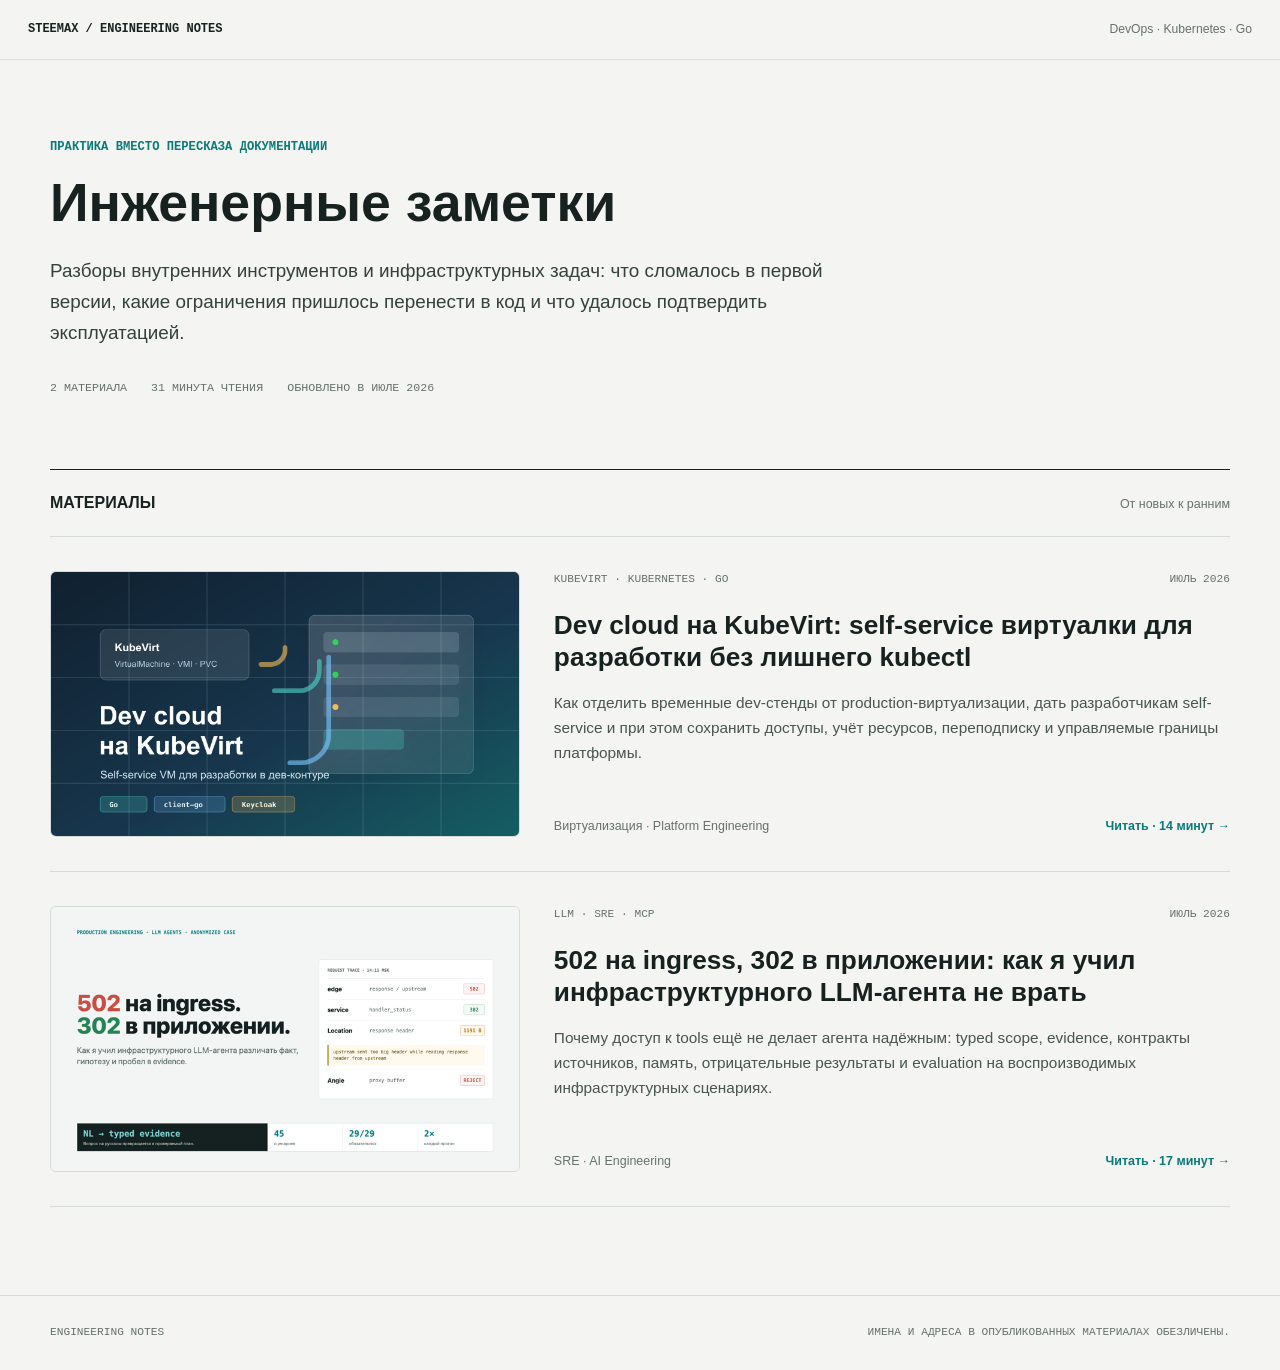
==== commit 5ef4ec2e: "add kubevirt" ====
--- a/index.html
+++ b/index.html
@@ -3,438 +3,11 @@
 <head>
   <meta charset="utf-8">
   <meta name="viewport" content="width=device-width, initial-scale=1">
-  <title>502 на ingress, 302 в приложении: как я учил инфраструктурного LLM-агента не врать</title>
-  <meta name="description" content="Практический разбор production read-only LLM-агента для инфраструктурной диагностики: typed context, MCP-контракты, evidence и real-model evaluation.">
-  <meta name="robots" content="index,follow">
-  <meta name="theme-color" content="#11231f">
-  <meta property="og:type" content="article">
-  <meta property="og:locale" content="ru_RU">
-  <meta property="og:title" content="502 на ingress, 302 в приложении: как я учил инфраструктурного LLM-агента не врать">
-  <meta property="og:description" content="Практический разбор production read-only LLM-агента для инфраструктурной диагностики: typed context, MCP-контракты, evidence и real-model evaluation.">
-  <meta property="og:image" content="assets/article-cover-habr.png">
-  <meta name="twitter:card" content="summary_large_image">
-  <link rel="icon" href="data:image/svg+xml,<svg xmlns=%22http://www.w3.org/2000/svg%22 viewBox=%220 0 64 64%22><rect width=%2264%22 height=%2264%22 rx=%228%22 fill=%22%2311231f%22/><text x=%2232%22 y=%2242%22 text-anchor=%22middle%22 font-family=%22monospace%22 font-size=%2230%22 fill=%22%23f4f8f6%22>502</text></svg>">
-  <link rel="stylesheet" href="styles.css">
-  <script type="application/ld+json">
-    {
-  "@context": "https://schema.org",
-  "@type": "TechArticle",
-  "headline": "502 на ingress, 302 в приложении: как я учил инфраструктурного LLM-агента не врать",
-  "description": "Практический разбор production read-only LLM-агента для инфраструктурной диагностики: typed context, MCP-контракты, evidence и real-model evaluation.",
-  "inLanguage": "ru-RU",
-  "image": "assets/article-cover-habr.png",
-  "keywords": [
-    "LLM agents",
-    "SRE",
-    "DevOps",
-    "MCP",
-    "Kubernetes",
-    "evaluation"
-  ]
-}
-  </script>
+  <title>Engineering Notes</title>
+  <meta http-equiv="refresh" content="0; url=docs/">
+  <link rel="canonical" href="https://steemax.github.io/pages/">
 </head>
 <body>
-  <div class="reading-progress" aria-hidden="true"><span></span></div>
-  <header class="site-header">
-    <a class="site-mark" href="#top" aria-label="В начало статьи">LLM × INFRA</a>
-    <div class="site-meta">
-      <span>Практический разбор</span>
-      <span>17 минут</span>
-    </div>
-  </header>
-
-  <main id="top">
-    <section class="hero" aria-labelledby="article-title">
-      <h1 id="article-title" class="sr-only">502 на ingress, 302 в приложении: как я учил инфраструктурного LLM-агента не врать</h1>
-      <img src="assets/article-cover-habr.png" alt="502 на ingress, 302 в приложении: как я учил инфраструктурного LLM-агента не врать" width="780" height="440">
-      <div class="hero-caption">
-        <span>Go · MCP · Kubernetes · LLM evaluation</span>
-        <span>3 982 слов</span>
-      </div>
-    </section>
-
-    <details class="mobile-toc">
-      <summary>Оглавление</summary>
-      <nav aria-label="Оглавление статьи"><ul class="toc-list"><li><a href="#korotko" data-section="korotko">Коротко</a></li><li><a href="#zachem-voobsche-natural-language-v-infrastrukture" data-section="zachem-voobsche-natural-language-v-infrastrukture">Зачем вообще natural language в инфраструктуре</a></li><li><a href="#pervaya-versiya-tools-est-otveta-vse-ravno-net" data-section="pervaya-versiya-tools-est-otveta-vse-ravno-net">Первая версия: tools есть, ответа всё равно нет</a></li><li><a href="#arhitektura-llm-vnutri-sistemy-a-ne-vokrug-nee" data-section="arhitektura-llm-vnutri-sistemy-a-ne-vokrug-nee">Архитектура: LLM внутри системы, а не вокруг неё</a></li><li><a href="#kontrakt-instrumenta-vazhnee-ego-opisaniya" data-section="kontrakt-instrumenta-vazhnee-ego-opisaniya">Контракт инструмента важнее его описания</a></li><li><a href="#planirovat-nuzhno-voprosy-a-ne-nazvaniya-tools" data-section="planirovat-nuzhno-voprosy-a-ne-nazvaniya-tools">Планировать нужно вопросы, а не названия tools</a></li><li><a href="#kak-ne-pokazat-modeli-ves-katalog-srazu" data-section="kak-ne-pokazat-modeli-ves-katalog-srazu">Как не показать модели весь каталог сразу</a></li><li><a href="#bolshie-rezultaty-ne-dolzhny-zhit-v-prompt" data-section="bolshie-rezultaty-ne-dolzhny-zhit-v-prompt">Большие результаты не должны жить в prompt</a></li><li><a href="#razbor-togo-samogo-502" data-section="razbor-togo-samogo-502">Разбор того самого 502</a><ul class="toc-sublist"><li><a href="#1-simptom" data-section="1-simptom">1. Симптом</a></li><li><a href="#2-tochnyy-error-log-a-ne-obschiy-obzor-5xx" data-section="2-tochnyy-error-log-a-ne-obschiy-obzor-5xx">2. Точный error log, а не общий обзор 5xx</a></li><li><a href="#3-chto-imenno-okazalos-bolshim" data-section="3-chto-imenno-okazalos-bolshim">3. Что именно оказалось большим</a></li><li><a href="#4-pochemu-pervyy-otvet-byl-opasen" data-section="4-pochemu-pervyy-otvet-byl-opasen">4. Почему первый ответ был опасен</a></li></ul></li><li><a href="#tot-zhe-502-drugaya-prichina" data-section="tot-zhe-502-drugaya-prichina">Тот же 502, другая причина</a></li><li><a href="#vtoroy-korotkiy-keys-kto-imenno-deploil" data-section="vtoroy-korotkiy-keys-kto-imenno-deploil">Второй короткий кейс: кто именно деплоил</a></li><li><a href="#pamyat-tri-mehanizma-vmesto-odnogo" data-section="pamyat-tri-mehanizma-vmesto-odnogo">Память: три механизма вместо одного</a><ul class="toc-sublist"><li><a href="#kontekst-treda" data-section="kontekst-treda">Контекст треда</a></li><li><a href="#korotkaya-rabochaya-pamyat" data-section="korotkaya-rabochaya-pamyat">Короткая рабочая память</a></li><li><a href="#podtverzhdennoe-operational-knowledge" data-section="podtverzhdennoe-operational-knowledge">Подтверждённое operational knowledge</a></li></ul></li><li><a href="#komanda-dobavlyaet-skills-bez-reliza-yadra" data-section="komanda-dobavlyaet-skills-bez-reliza-yadra">Команда добавляет skills без релиза ядра</a></li><li><a href="#pochemu-ya-ne-dobavil-langchain-i-vector-db" data-section="pochemu-ya-ne-dobavil-langchain-i-vector-db">Почему я не добавил LangChain и vector DB</a></li><li><a href="#evaluation-vmesto-vrode-stalo-luchshe" data-section="evaluation-vmesto-vrode-stalo-luchshe">Evaluation вместо «вроде стало лучше»</a></li><li><a href="#kak-zdes-vyglyadel-vaybkoding" data-section="kak-zdes-vyglyadel-vaybkoding">Как здесь выглядел вайбкодинг</a></li><li><a href="#read-only-tozhe-trebuet-modeli-ugroz" data-section="read-only-tozhe-trebuet-modeli-ugroz">Read-only тоже требует модели угроз</a><ul class="toc-sublist"><li><a href="#prompt-injection" data-section="prompt-injection">Prompt injection</a></li><li><a href="#access-policy" data-section="access-policy">Access policy</a></li><li><a href="#ssrf-i-network-checker" data-section="ssrf-i-network-checker">SSRF и network checker</a></li><li><a href="#redaction" data-section="redaction">Redaction</a></li><li><a href="#degradaciya" data-section="degradaciya">Деградация</a></li></ul></li><li><a href="#chto-v-itoge-poluchilos-a-chto-esche-net" data-section="chto-v-itoge-poluchilos-a-chto-esche-net">Что в итоге получилось, а что ещё нет</a></li><li><a href="#chto-mozhno-povtorit-bez-kopirovaniya-vsey-sistemy" data-section="chto-mozhno-povtorit-bez-kopirovaniya-vsey-sistemy">Что можно повторить без копирования всей системы</a></li><li><a href="#vyvody-kotorye-ya-zabral-iz-etoy-raboty" data-section="vyvody-kotorye-ya-zabral-iz-etoy-raboty">Выводы, которые я забрал из этой работы</a></li><li><a href="#materialy" data-section="materialy">Материалы</a></li></ul></nav>
-    </details>
-
-    <div class="article-layout">
-      <aside class="desktop-toc">
-        <nav aria-label="Оглавление статьи">
-          <p class="toc-title">Оглавление</p>
-          <ul class="toc-list"><li><a href="#korotko" data-section="korotko">Коротко</a></li><li><a href="#zachem-voobsche-natural-language-v-infrastrukture" data-section="zachem-voobsche-natural-language-v-infrastrukture">Зачем вообще natural language в инфраструктуре</a></li><li><a href="#pervaya-versiya-tools-est-otveta-vse-ravno-net" data-section="pervaya-versiya-tools-est-otveta-vse-ravno-net">Первая версия: tools есть, ответа всё равно нет</a></li><li><a href="#arhitektura-llm-vnutri-sistemy-a-ne-vokrug-nee" data-section="arhitektura-llm-vnutri-sistemy-a-ne-vokrug-nee">Архитектура: LLM внутри системы, а не вокруг неё</a></li><li><a href="#kontrakt-instrumenta-vazhnee-ego-opisaniya" data-section="kontrakt-instrumenta-vazhnee-ego-opisaniya">Контракт инструмента важнее его описания</a></li><li><a href="#planirovat-nuzhno-voprosy-a-ne-nazvaniya-tools" data-section="planirovat-nuzhno-voprosy-a-ne-nazvaniya-tools">Планировать нужно вопросы, а не названия tools</a></li><li><a href="#kak-ne-pokazat-modeli-ves-katalog-srazu" data-section="kak-ne-pokazat-modeli-ves-katalog-srazu">Как не показать модели весь каталог сразу</a></li><li><a href="#bolshie-rezultaty-ne-dolzhny-zhit-v-prompt" data-section="bolshie-rezultaty-ne-dolzhny-zhit-v-prompt">Большие результаты не должны жить в prompt</a></li><li><a href="#razbor-togo-samogo-502" data-section="razbor-togo-samogo-502">Разбор того самого 502</a><ul class="toc-sublist"><li><a href="#1-simptom" data-section="1-simptom">1. Симптом</a></li><li><a href="#2-tochnyy-error-log-a-ne-obschiy-obzor-5xx" data-section="2-tochnyy-error-log-a-ne-obschiy-obzor-5xx">2. Точный error log, а не общий обзор 5xx</a></li><li><a href="#3-chto-imenno-okazalos-bolshim" data-section="3-chto-imenno-okazalos-bolshim">3. Что именно оказалось большим</a></li><li><a href="#4-pochemu-pervyy-otvet-byl-opasen" data-section="4-pochemu-pervyy-otvet-byl-opasen">4. Почему первый ответ был опасен</a></li></ul></li><li><a href="#tot-zhe-502-drugaya-prichina" data-section="tot-zhe-502-drugaya-prichina">Тот же 502, другая причина</a></li><li><a href="#vtoroy-korotkiy-keys-kto-imenno-deploil" data-section="vtoroy-korotkiy-keys-kto-imenno-deploil">Второй короткий кейс: кто именно деплоил</a></li><li><a href="#pamyat-tri-mehanizma-vmesto-odnogo" data-section="pamyat-tri-mehanizma-vmesto-odnogo">Память: три механизма вместо одного</a><ul class="toc-sublist"><li><a href="#kontekst-treda" data-section="kontekst-treda">Контекст треда</a></li><li><a href="#korotkaya-rabochaya-pamyat" data-section="korotkaya-rabochaya-pamyat">Короткая рабочая память</a></li><li><a href="#podtverzhdennoe-operational-knowledge" data-section="podtverzhdennoe-operational-knowledge">Подтверждённое operational knowledge</a></li></ul></li><li><a href="#komanda-dobavlyaet-skills-bez-reliza-yadra" data-section="komanda-dobavlyaet-skills-bez-reliza-yadra">Команда добавляет skills без релиза ядра</a></li><li><a href="#pochemu-ya-ne-dobavil-langchain-i-vector-db" data-section="pochemu-ya-ne-dobavil-langchain-i-vector-db">Почему я не добавил LangChain и vector DB</a></li><li><a href="#evaluation-vmesto-vrode-stalo-luchshe" data-section="evaluation-vmesto-vrode-stalo-luchshe">Evaluation вместо «вроде стало лучше»</a></li><li><a href="#kak-zdes-vyglyadel-vaybkoding" data-section="kak-zdes-vyglyadel-vaybkoding">Как здесь выглядел вайбкодинг</a></li><li><a href="#read-only-tozhe-trebuet-modeli-ugroz" data-section="read-only-tozhe-trebuet-modeli-ugroz">Read-only тоже требует модели угроз</a><ul class="toc-sublist"><li><a href="#prompt-injection" data-section="prompt-injection">Prompt injection</a></li><li><a href="#access-policy" data-section="access-policy">Access policy</a></li><li><a href="#ssrf-i-network-checker" data-section="ssrf-i-network-checker">SSRF и network checker</a></li><li><a href="#redaction" data-section="redaction">Redaction</a></li><li><a href="#degradaciya" data-section="degradaciya">Деградация</a></li></ul></li><li><a href="#chto-v-itoge-poluchilos-a-chto-esche-net" data-section="chto-v-itoge-poluchilos-a-chto-esche-net">Что в итоге получилось, а что ещё нет</a></li><li><a href="#chto-mozhno-povtorit-bez-kopirovaniya-vsey-sistemy" data-section="chto-mozhno-povtorit-bez-kopirovaniya-vsey-sistemy">Что можно повторить без копирования всей системы</a></li><li><a href="#vyvody-kotorye-ya-zabral-iz-etoy-raboty" data-section="vyvody-kotorye-ya-zabral-iz-etoy-raboty">Выводы, которые я забрал из этой работы</a></li><li><a href="#materialy" data-section="materialy">Материалы</a></li></ul>
-        </nav>
-      </aside>
-
-      <article class="article-body">
-        <p>Сначала контекст. Я делаю внутреннего read-only агента для инфраструктурных расследований: он может читать данные, но не изменять production. Инженер пишет ему в Mattermost или резервном web-чате обычный вопрос: «почему сервис отдаёт 502?», «кто выкатил эту версию?» или «что изменилось перед инцидентом?». Агент сам собирает данные из Kubernetes, VictoriaMetrics, Elasticsearch, GitLab, Grafana, GSLB и других эксплуатационных источников, а затем возвращает ответ с доказательствами и явно перечисленными пробелами.</p>
-<p>Сам агент написан на Go, без LangChain и другого agent framework. Go-код хранит состояние диалога, проверяет права и аргументы tools, исполняет план и собирает evidence — подтверждения из конкретных источников. В качестве LLM используются модели с открытыми весами за OpenAI-compatible API: <code>DeepSeek-V4-Flash</code> решает, что проверить следующим, а <code>Qwen3.6-27B-FP8</code> объясняет собранные результаты и подхватывает planning при сбое первой модели. Ни одна модель не ходит в production напрямую.</p>
-<div class="code-block"><div class="code-label">text</div><pre><code class="language-text">вопрос инженера
-      ↓
-Go runtime: scope · policy · memory
-      ↓
-DeepSeek planner → Go executor → local/MCP tools
-      ↓
-Qwen finalizer
-      ↓
-факты · гипотезы · непроверенные источники</code></pre></div>
-<p>Один из диалогов начался с противоречия.</p>
-<p>Внешний Angie записал <code>502</code>. В логах приложения тот же <code>request_id</code> завершился редиректом <code>302</code>. Первый ответ бота выглядел разумно:</p>
-<blockquote><p>На уровне приложения ошибки нет. Запрос успешно обработан, причина, вероятно, находится на внешнем прокси.</p></blockquote>
-<p>Формально всё верно. Практически такой ответ почти бесполезен.</p>
-<p>В коррелированном error log была точная причина: <code>upstream sent too big header while reading response header from upstream</code>. Приложение действительно сформировало корректный redirect, но общий блок response headers не поместился в настроенный buffer Angie. Один только <code>Location</code> занимал 1191 байт. Proxy отбросил ответ upstream и вернул клиенту <code>502</code>.</p>
-<p>Ни endpoints, ни Kubernetes-нода в этом конкретном инциденте не были причиной. В другом реальном эпизоде синхронные <code>502</code> у двух сервисов, наоборот, удалось локализовать до общего failure domain worker-ноды. Одинаковый код ответа потребовал двух разных расследований.</p>
-<p>Проблема агента оказалась не в нехватке инструментов. Инструментов было даже слишком много. Он не умел доказательно связать access, error и application logs, различить «приложение сформировало ответ» и «прокси передал его клиенту», удержать временной scope и выбрать ветку расследования по evidence, а не по знакомому симптому.</p>
-<p>Эта статья — не очередной туториал «подключаем MCP к LLM за час». Она о том, что начинается после первого успешного tool call: о контрактах источников, отрицательных результатах, памяти, которая умеет портить ответы, и evaluation-наборе, без которого качество агента существует только в ощущениях.</p>
-<p>Все имена сервисов, площадок, нод, URL и идентификаторы ниже заменены. Архитектурные решения, классы ошибок и результаты тестов сохранены.</p>
-<h2 id="korotko">Коротко<a class="heading-anchor" href="#korotko" aria-label="Ссылка на раздел «Коротко»">#</a></h2>
-<p>В результате получился read-only агент, который:</p>
-<ul><li>принимает инженерный вопрос обычным русским языком;</li><li>превращает его в typed scope и список того, что требуется доказать;</li><li>выбирает источники по контрактам, а не только по похожести названий;</li><li>хранит большие результаты вне prompt и не теряет середину отчёта;</li><li>различает live-состояние, историческое наблюдение и память треда;</li><li>позволяет команде добавлять read-only skills через n8n и MCP без изменения ядра;</li><li>умеет принимать подтверждённые небольшие знания из треда без fine-tuning;</li><li>проверяется реальной моделью на воспроизводимых результатах production-инструментов.</li></ul>
-<p>В последнем полном прогоне прошли 44 из 45 сценариев, включая 29 из 29 обязательных. Каждый сценарий запускался дважды. Единственный непройденный был optional и касался формальной структуры отчёта по capacity, а не скрытого падения обязательного кейса.</p>
-<p>Это не автономный SRE и не система автоматического remediation. Агент читает, сопоставляет и объясняет. Решения и изменения в production остаются у человека.</p>
-<h2 id="zachem-voobsche-natural-language-v-infrastrukture">Зачем вообще natural language в инфраструктуре<a class="heading-anchor" href="#zachem-voobsche-natural-language-v-infrastrukture" aria-label="Ссылка на раздел «Зачем вообще natural language в инфраструктуре»">#</a></h2>
-<p>Инфраструктурное расследование редко начинается с правильно сформулированного PromQL или имени индекса. Обычно вопрос звучит так:</p>
-<blockquote><p>Почему сервис отдавал 502 в 14:11?</p></blockquote>
-<blockquote><p>Кто вчера выкатывал эту версию и из какой job?</p></blockquote>
-<blockquote><p>Теперь покажи то же самое для другой площадки.</p></blockquote>
-<blockquote><p>Сколько ресурсов уже распланировано по квотам, а сколько реально используется?</p></blockquote>
-<p>За каждым таким вопросом скрывается разный набор систем: Kubernetes, VictoriaMetrics, Elasticsearch, GitLab, Grafana, GSLB, конфигурация внешних прокси, инвентарь виртуализации, реестр работ и история обсуждения в чате.</p>
-<p>Natural language здесь полезен не как красивый способ вызвать один API. Он становится front-end к нескольким системам с разной семантикой. При этом свободный текст нельзя напрямую передавать planner&#39;у. Сначала из него выделяется состояние задачи:</p>
-<div class="code-block"><div class="code-label">text</div><pre><code class="language-text">environment: dc-a
-namespace: payments
-subject: request_trace
-object: service-a
-request_id: 7f9...c21
-time:
-  at: 2026-07-20 14:11 MSK
-  window: ±15m
-mode: historical</code></pre></div>
-<p>Явно заданное в текущем сообщении всегда сильнее памяти. Фраза «теперь в dc-b» должна заменить <code>environment</code>, а слово «сейчас» — удалить старый исторический <code>at</code>.</p>
-<p>Это кажется очевидным, пока бот не показывает пользователю совершенно правдоподобные метрики <code>dc-a</code> в ответе про <code>dc-b</code>.</p>
-<h2 id="pervaya-versiya-tools-est-otveta-vse-ravno-net">Первая версия: tools есть, ответа всё равно нет<a class="heading-anchor" href="#pervaya-versiya-tools-est-otveta-vse-ravno-net" aria-label="Ссылка на раздел «Первая версия: tools есть, ответа всё равно нет»">#</a></h2>
-<p>Первая архитектура была обычным ReAct-циклом:</p>
-<div class="code-block"><div class="code-label">text</div><pre><code class="language-text">user question
-    ↓
-LLM chooses a tool
-    ↓
-tool returns text
-    ↓
-LLM decides whether to call another tool
-    ↓
-final answer</code></pre></div>
-<p>На демо всё выглядело хорошо. Модель находила поды, читала логи и строила таблицы. В реальных диалогах начали повторяться пять классов ошибок.</p>
-<div class="table-wrap"><table><thead><tr><th>Ошибка</th><th>Как выглядела</th><th>Почему опасно</th></tr></thead><tbody><tr><td>Неверный scope</td><td>Второй вопрос менял ЦОД, но ответ наследовал числа первого</td><td>Ответ согласован по тексту, но относится к другому объекту</td></tr><tr><td>Неверная семантика времени</td><td>Последний успешный canary rollout превращался в «canary работает сейчас»</td><td>Объект после rollout уже мог быть удалён</td></tr><tr><td>Неверный отрицательный вывод</td><td>Источник вернул пусто, бот написал «проблем нет»</td><td>Пусто могло означать неподдерживаемый env или ошибку запроса</td></tr><tr><td>Потеря evidence</td><td>Большой пакет обрезался через head/tail</td><td>Из середины исчезал целый ЦОД или результат одного инструмента</td></tr><tr><td>Свободное перепланирование</td><td>На каждом шаге LLM заново решала, что проверять</td><td>Одинаковые вопросы шли по разным цепочкам и давали разные ответы</td></tr></tbody></table></div>
-<p>Была и менее заметная проблема: аргументы tool проверялись синтаксически, но не полностью по schema. Модель могла выбрать правильный инструмент, передать неподдерживаемое поле времени, получить пустой результат и продолжить рассуждать так, будто источник был прочитан.</p>
-<p>Исправлять это новыми фразами в system prompt оказалось бессмысленно. Ограничения, от которых зависит корректность, должны исполняться кодом.</p>
-<h2 id="arhitektura-llm-vnutri-sistemy-a-ne-vokrug-nee">Архитектура: LLM внутри системы, а не вокруг неё<a class="heading-anchor" href="#arhitektura-llm-vnutri-sistemy-a-ne-vokrug-nee" aria-label="Ссылка на раздел «Архитектура: LLM внутри системы, а не вокруг неё»">#</a></h2>
-<p>После нескольких итераций путь запроса стал выглядеть так:</p>
-<div class="code-block"><div class="code-label">text</div><pre><code class="language-text">Mattermost / fallback web chat
-              ↓
-      Context State V2
- env · namespace · object · time · subject
-              ↓
- Question and evidence planner
- objectives · alternatives · stop conditions
-              ↓
-   Tool router and policy gate
- schema · access · freshness · history
-              ↓
- Executor + workspace + infra graph
- parallel calls · full artifacts · relations
-              ↓
-          Finalizer
- facts · uncertainty · gaps · links</code></pre></div>
-<p>LLM по-прежнему нужна. Она хорошо разбирает неоднозначный вопрос, выбирает стратегию для неизвестного кейса и объясняет собранные факты. Но она больше не определяет:</p>
-<ul><li>какие поля разрешены у инструмента;</li><li>кому доступен tool;</li><li>что означает пустой результат;</li><li>можно ли историческим snapshot подтвердить состояние «сейчас»;</li><li>собрано ли обязательное evidence;</li><li>какой environment считается текущим;</li><li>можно ли сделать отрицательный вывод по частично прочитанному источнику.</li></ul>
-<p>Эти границы принадлежат приложению.</p>
-<figure><a href="assets/article-architecture-anon.png" target="_blank"><img src="assets/article-architecture-anon.png" alt="Обезличенная схема архитектуры агента" width="2160" height="1088" loading="lazy"></a><figcaption>Обезличенная схема архитектуры агента</figcaption></figure>
-<h2 id="kontrakt-instrumenta-vazhnee-ego-opisaniya">Контракт инструмента важнее его описания<a class="heading-anchor" href="#kontrakt-instrumenta-vazhnee-ego-opisaniya" aria-label="Ссылка на раздел «Контракт инструмента важнее его описания»">#</a></h2>
-<p>JSON Schema решает только половину задачи. Она может проверить <code>required</code>, типы, <code>enum</code>, формат времени и неизвестные поля. Но из обычной schema агент не узнает:</p>
-<ul><li>это live-источник или история;</li><li>какой timestamp считать временем наблюдения;</li><li>достаточно ли пустого результата для вывода «ничего не найдено»;</li><li>может ли инструмент подтвердить отсутствие объекта;</li><li>какие evidence-objectives он закрывает;</li><li>read-only ли он на самом деле.</li></ul>
-<p>Поэтому к MCP-tool добавился эксплуатационный контракт <code>x-agent</code>.</p>
-<div class="code-block"><div class="code-label">json</div><pre><code class="language-json">{
-  &quot;type&quot;: &quot;object&quot;,
-  &quot;required&quot;: [&quot;env&quot;, &quot;namespace&quot;, &quot;workload&quot;],
-  &quot;additionalProperties&quot;: false,
-  &quot;properties&quot;: {
-    &quot;env&quot;: {
-      &quot;type&quot;: &quot;string&quot;,
-      &quot;enum&quot;: [&quot;dc-a&quot;, &quot;dc-b&quot;, &quot;stage&quot;]
-    },
-    &quot;namespace&quot;: {&quot;type&quot;: &quot;string&quot;},
-    &quot;workload&quot;: {&quot;type&quot;: &quot;string&quot;}
-  },
-  &quot;x-agent&quot;: {
-    &quot;evidence&quot;: [&quot;k8s.pod_status&quot;],
-    &quot;sources&quot;: [&quot;kube-state-metrics&quot;],
-    &quot;output_kind&quot;: &quot;workload_status&quot;,
-    &quot;freshness&quot;: &quot;observed_at from source&quot;,
-    &quot;negative_semantics&quot;: &quot;empty means no matches only in queried scope&quot;,
-    &quot;supports_history&quot;: false,
-    &quot;current_only&quot;: true,
-    &quot;read_only&quot;: true,
-    &quot;admin_only&quot;: false
-  }
-}</code></pre></div>
-<p>Особенно важен <code>negative_semantics</code>. Положительный факт обычно прост: источник вернул pod в <code>CrashLoopBackOff</code>. С отрицательным всё сложнее. «Строк не найдено» может означать:</p>
-<ol><li>событий действительно не было в заданном окне;</li><li>неверно выбран индекс;</li><li>площадка не поддерживается;</li><li>источник вернул только первые 300 строк;</li><li>запрос упал, но workflow завернул ошибку в пустой массив.</li></ol>
-<p>Без явной семантики агент почти неизбежно начнёт путать отсутствие доказательства с доказательством отсутствия.</p>
-<p>Результат инструмента тоже нормализуется:</p>
-<div class="code-block"><div class="code-label">json</div><pre><code class="language-json">{
-  &quot;status&quot;: &quot;ok&quot;,
-  &quot;scope&quot;: {
-    &quot;env&quot;: &quot;dc-a&quot;,
-    &quot;namespace&quot;: &quot;payments&quot;,
-    &quot;object&quot;: &quot;service-a&quot;
-  },
-  &quot;observed_at&quot;: &quot;2026-07-20T14:12:03+03:00&quot;,
-  &quot;entities&quot;: [],
-  &quot;relations&quot;: [],
-  &quot;coverage&quot;: {
-    &quot;source&quot;: &quot;kube-state-metrics&quot;,
-    &quot;complete_for_negative&quot;: true
-  },
-  &quot;facts&quot;: [],
-  &quot;warnings&quot;: []
-}</code></pre></div>
-<p>Capability говорит, что tool в принципе умеет искать. Только runtime coverage говорит, что нужный источник действительно был прочитан достаточно полно.</p>
-<h2 id="planirovat-nuzhno-voprosy-a-ne-nazvaniya-tools">Планировать нужно вопросы, а не названия tools<a class="heading-anchor" href="#planirovat-nuzhno-voprosy-a-ne-nazvaniya-tools" aria-label="Ссылка на раздел «Планировать нужно вопросы, а не названия tools»">#</a></h2>
-<p>Свободный ReAct-цикл каждый раз начинал расследование заново. Forced route улучшал повторяемость, но мог заменить собой весь план. В итоге известный инструмент вызывался стабильно, а вопрос оставался закрыт лишь частично.</p>
-<p>Теперь planner сначала строит objectives:</p>
-<div class="code-block"><div class="code-label">yaml</div><pre><code class="language-yaml">question: &quot;почему сервис отдавал 502?&quot;
-
-objectives:
-  - symptom.http_502
-  - route.edge_to_ingress
-  - route.ingress_to_service
-  - k8s.ready_endpoints
-  - backend.failure_domain
-  - node.network_health
-  - changes.before_incident
-
-causality:
-  - later_event_cannot_explain_earlier_symptom
-  - weak_signal_requires_time_and_peer_correlation
-
-stop:
-  - every_required_objective_is_resolved_or_explicitly_unavailable</code></pre></div>
-<p>У objective может быть несколько допустимых источников. Статус workload можно получить специализированным Kubernetes-tool или composite workflow. Ошибки 5xx — из ingress metrics или access logs. Planner выбирает доступный источник, но не имеет права объявить весь objective закрытым только потому, что один удобный tool вернул <code>ok</code>.</p>
-<p>Evidence guard блокирует преждевременный final. При этом он не заставляет агента бесконечно повторять неработающий вызов: после подтверждённой ошибки источник помечается unavailable, а пробел попадает в ответ.</p>
-<h2 id="kak-ne-pokazat-modeli-ves-katalog-srazu">Как не показать модели весь каталог сразу<a class="heading-anchor" href="#kak-ne-pokazat-modeli-ves-katalog-srazu" aria-label="Ссылка на раздел «Как не показать модели весь каталог сразу»">#</a></h2>
-<p>Даже хороший контракт бесполезен, если в prompt одновременно загрузить десятки больших schemas. Модель начинает путать похожие инструменты, а полезный контекст вытесняется описанием API.</p>
-<p>Каталог проходит несколько ступеней:</p>
-<div class="code-block"><div class="code-label">text</div><pre><code class="language-text">all discovered tools
-        ↓ policy and contract admission
-allowed read-only tools
-        ↓ lexical prefilter
-up to 30 candidates
-        ↓ LLM rerank
-top 8 for the current question
-        ↓ objective relevance gate
-tools allowed for the unresolved objective</code></pre></div>
-<p>Для известных рискованных intents есть deterministic pre-route: точный alert URL, <code>request_id</code>, стоимость workload или live status не зависят от удачи ранкера. Для неизвестного вопроса остаётся свободный planner. Если LLM-rerank завершается timeout или невалидным JSON, используется lexical fallback.</p>
-<p>Так ранкер ускоряет первый шаг, но не подменяет question plan. Tool с высоким score всё равно не вызывается, если не закрывает ни одного текущего objective.</p>
-<p>Инфраструктурный путь при этом хранится как частичный граф, а не одна обязательная цепочка. В одном периметре вход начинается с GSLB, в другом — с внешнего прокси; между Service и workload может быть Canary, а PVE есть не у каждого кластера. <code>Observed relation</code> является фактом с source и <code>observed_at</code>, <code>inferred relation</code> — только направлением следующей проверки.</p>
-<h2 id="bolshie-rezultaty-ne-dolzhny-zhit-v-prompt">Большие результаты не должны жить в prompt<a class="heading-anchor" href="#bolshie-rezultaty-ne-dolzhny-zhit-v-prompt" aria-label="Ссылка на раздел «Большие результаты не должны жить в prompt»">#</a></h2>
-<p>Логи и инфраструктурные таблицы легко занимают десятки и сотни килобайт. Если каждый результат целиком добавлять в историю, модель начинает хуже видеть текущую задачу. Если просто обрезать общий пакет, исчезают целые наблюдения.</p>
-<p>Я разделил данные на два слоя:</p>
-<ul><li><strong>workspace</strong> хранит полный результат внутри текущего turn;</li><li><strong>evidence packet</strong> получает компактное структурированное представление каждого наблюдения.</li></ul>
-<p>Модель может адресно спросить workspace: найти строки по <code>request_id</code>, показать определённый временной кусок или извлечь конкретную таблицу. Финальный budget распределяется между источниками, поэтому десятый вызов не выталкивает пятый только из-за своего размера.</p>
-<p>Полный raw не становится долговременной памятью. После turn он больше не нужен, а чувствительные данные не должны бесконтрольно накапливаться.</p>
-<h2 id="razbor-togo-samogo-502">Разбор того самого 502<a class="heading-anchor" href="#razbor-togo-samogo-502" aria-label="Ссылка на раздел «Разбор того самого 502»">#</a></h2>
-<p>Вернёмся к исходному инциденту.</p>
-<h3 id="1-simptom">1. Симптом<a class="heading-anchor" href="#1-simptom" aria-label="Ссылка на раздел «1. Симптом»">#</a></h3>
-<p>Access log внешнего прокси показывал:</p>
-<div class="code-block"><div class="code-label">text</div><pre><code class="language-text">status=502
-upstream_status=502
-request_id=7f9...c21
-upstream=&lt;ingress-vip&gt;:443</code></pre></div>
-<p>В приложении тот же идентификатор завершался redirect&#39;ом:</p>
-<div class="code-block"><div class="code-label">text</div><pre><code class="language-text">status=302
-duration=230ms</code></pre></div>
-<p>Это не противоречие. Лог handler&#39;а доказывает, что приложение сформировало ответ. Он не доказывает, что proxy смог прочитать и передать весь ответ клиенту.</p>
-<h3 id="2-tochnyy-error-log-a-ne-obschiy-obzor-5xx">2. Точный error log, а не общий обзор 5xx<a class="heading-anchor" href="#2-tochnyy-error-log-a-ne-obschiy-obzor-5xx" aria-label="Ссылка на раздел «2. Точный error log, а не общий обзор 5xx»">#</a></h3>
-<p>Поиск только по <code>request_id</code> нашёл access-строку, но не объяснил расхождение. Error log не содержал <code>request_id</code>, поэтому записи пришлось коррелировать по:</p>
-<ul><li>идентификатору соединения Angie;</li><li>тому же host и path;</li><li>узкому временному окну около 2,5 секунды.</li></ul>
-<p>В коррелированной строке было:</p>
-<div class="code-block"><div class="code-label">text</div><pre><code class="language-text">upstream sent too big header while reading response header from upstream</code></pre></div>
-<p>После этого <code>502</code> перестал быть общей «проблемой между proxy и backend». Angie установил соединение и начал читать ответ, но не смог разместить response headers в настроенном буфере.</p>
-<h3 id="3-chto-imenno-okazalos-bolshim">3. Что именно оказалось большим<a class="heading-anchor" href="#3-chto-imenno-okazalos-bolshim" aria-label="Ссылка на раздел «3. Что именно оказалось большим»">#</a></h3>
-<p>Access log сохранял <code>upstream_redirect_location</code>. После удаления query-параметров из отчёта агент показал безопасную часть URL и размер полного значения: 1191 байт. В отдельном воспроизведении ответ также содержал длинный <code>Content-Security-Policy</code> и много повторяющихся <code>X-Frame-Options</code>.</p>
-<div class="code-block"><div class="code-label">text</div><pre><code class="language-text">Content-Security-Policy: frame-ancestors &lt;длинный список доменов&gt;
-Location: https://example/.../&lt;signed-path&gt;?&lt;long-query&gt;
-X-Frame-Options: ALLOW-FROM &lt;domain-a&gt;
-X-Frame-Options: ALLOW-FROM &lt;domain-b&gt;
-...</code></pre></div>
-<p>Один длинный <code>Location</code> ещё не доказывает, что лимит превысил именно он: в общий блок входят status line, <code>Location</code>, <code>Set-Cookie</code> и остальные response headers. Но вместе с точным сообщением Angie этого достаточно для диагноза класса <code>response_headers_too_large</code>.</p>
-<p>Правильный вывод получился таким:</p>
-<blockquote><p>Приложение завершило запрос с HTTP 302, но Angie вернул клиенту 502. В error log для того же соединения подтверждено <code>upstream sent too big header</code>. Причина находится в размере response headers, а не в отсутствии endpoints.</p></blockquote>
-<p>И действие тоже должно быть ограниченным: сначала посмотреть полный набор заголовков и убрать избыточный <code>Location</code> или <code>Set-Cookie</code>; <code>proxy_buffer_size</code> увеличивать только после оценки реального размера ответов и цены изменения для всего потока.</p>
-<h3 id="4-pochemu-pervyy-otvet-byl-opasen">4. Почему первый ответ был опасен<a class="heading-anchor" href="#4-pochemu-pervyy-otvet-byl-opasen" aria-label="Ссылка на раздел «4. Почему первый ответ был опасен»">#</a></h3>
-<p>Фраза «приложение ответило успешно» легко превращается в ложный вывод «приложение ни при чём». Но приложение контролирует и код, и заголовки ответа. На границе proxy корректный для handler&#39;а результат может стать ошибкой протокольной доставки.</p>
-<p>Ещё хуже было бы автоматически запустить общий flow по endpoints, pod health и node metrics. Он собрал бы много правдивых данных, но не приблизил бы расследование к причине.</p>
-<p>Для точного <code>request_id</code> появился отдельный вход:</p>
-<div class="code-block"><div class="code-label">text</div><pre><code class="language-text">access log внешнего прокси по request_id
-        ↓
-same connection + host + path + narrow time
-        ↓
-error log внешнего прокси
-        ↓
-application completion log
-        ↓
-classified mismatch and bounded recommendation</code></pre></div>
-<p>Workflow классифицирует не только <code>too big header</code>, но и timeout, reset, connection refused, premature close, invalid header и upstream TLS. Если error log не найден, он не выдаёт предполагаемую причину за установленную.</p>
-<figure><a href="assets/eval-request-header-anon.png" target="_blank"><img src="assets/eval-request-header-anon.png" alt="Evaluation-сценарий расхождения редиректа приложения и 502 на внешнем прокси" width="1600" height="1000" loading="lazy"></a><figcaption>Evaluation-сценарий расхождения редиректа приложения и 502 на внешнем прокси</figcaption></figure>
-<h2 id="tot-zhe-502-drugaya-prichina">Тот же 502, другая причина<a class="heading-anchor" href="#tot-zhe-502-drugaya-prichina" aria-label="Ссылка на раздел «Тот же 502, другая причина»">#</a></h2>
-<p>Отдельный инцидент начался без точного <code>request_id</code>: одновременно выросли <code>502</code> у двух независимых workload. У них не было общей бизнес-логики, зато pods жили на одном node pool.</p>
-<p>На одной worker-ноде в проблемных окнах повторялись softnet squeezes и TCP retransmits, а peer-ноды были чистыми. Инвентарь связал Kubernetes node с VM и физическим hypervisor.</p>
-<div class="code-block"><div class="code-label">text</div><pre><code class="language-text">service-a ─┐
-           ├─→ worker-04 → VM-481 → hypervisor-04
-service-b ─┘</code></pre></div>
-<p>Здесь сильным evidence стала не отдельная метрика, а сочетание временной корреляции, peer comparison и второго независимого сервиса. Даже после этого агент не называл конкретную настройку <code>virtio</code>, IRQ/RPS или <code>sysctl</code>: для неё не было отдельного доказательства.</p>
-<p>Два кейса важны вместе. <code>502</code> — это симптом, а не готовый план. Точный <code>request_id</code> ведёт сначала в коррелированные access/error logs; массовый синхронный всплеск требует сравнения сервисов, endpoints и failure domains.</p>
-<figure><a href="assets/eval-502-anon.png" target="_blank"><img src="assets/eval-502-anon.png" alt="Evaluation-сценарий локализации 502 до worker-ноды и VM" width="1600" height="1600" loading="lazy"></a><figcaption>Evaluation-сценарий локализации 502 до worker-ноды и VM</figcaption></figure>
-<h2 id="vtoroy-korotkiy-keys-kto-imenno-deploil">Второй короткий кейс: кто именно деплоил<a class="heading-anchor" href="#vtoroy-korotkiy-keys-kto-imenno-deploil" aria-label="Ссылка на раздел «Второй короткий кейс: кто именно деплоил»">#</a></h2>
-<p>Другой показательный вопрос звучал проще:</p>
-<blockquote><p>Кто вчера выкатывал service-c в dc-b?</p></blockquote>
-<p>В первой версии агент нашёл GitLab job, Kubernetes audit и commit, после чего объединил всё в одну фразу: «сервис деплоил пользователь X». В ответ попало даже восстановленное по username имя, которого ни один источник не возвращал.</p>
-<p>На самом деле это разные роли:</p>
-<ul><li><code>job.user</code> — кто запустил pipeline или job;</li><li>commit author — кто создал изменение;</li><li>Kubernetes audit actor — какой пользователь или ServiceAccount изменил объект;</li><li>отдельная ручная операция — например, удаление Deployment между двумя CI-релизами.</li></ul>
-<p>Они могут совпасть, но это нужно доказать, а не предположить.</p>
-<p>После исправления release timeline строится из отдельных событий. Для каждой job сохраняются status, ref, image tag, commit, pipeline и кликабельная ссылка. Ручное audit-действие показывается отдельной строкой и не исчезает из-за того, что рядом есть более красивая история CI/CD.</p>
-<figure><a href="assets/eval-release-anon.png" target="_blank"><img src="assets/eval-release-anon.png" alt="Evaluation связывания GitLab job, Kubernetes audit и ручного действия" width="1600" height="1600" loading="lazy"></a><figcaption>Evaluation связывания GitLab job, Kubernetes audit и ручного действия</figcaption></figure>
-<h2 id="pamyat-tri-mehanizma-vmesto-odnogo">Память: три механизма вместо одного<a class="heading-anchor" href="#pamyat-tri-mehanizma-vmesto-odnogo" aria-label="Ссылка на раздел «Память: три механизма вместо одного»">#</a></h2>
-<p>Слово «память» оказалось слишком общим. В системе есть три разных слоя.</p>
-<h3 id="kontekst-treda">Контекст треда<a class="heading-anchor" href="#kontekst-treda" aria-label="Ссылка на раздел «Контекст треда»">#</a></h3>
-<p>Mattermost остаётся source of truth для самой переписки. При mention в существующем обсуждении бот заново читает сообщения этого треда. Предыдущий ответ ассистента помечается как context, но не как live evidence.</p>
-<h3 id="korotkaya-rabochaya-pamyat">Короткая рабочая память<a class="heading-anchor" href="#korotkaya-rabochaya-pamyat" aria-label="Ссылка на раздел «Короткая рабочая память»">#</a></h3>
-<p>Она process-local, живёт 90 минут, хранит не более 20 записей и ограничена 12 КБ в prompt. Ключ — <code>channel/root</code>, поэтому разные треды внутри личного канала не смешиваются.</p>
-<p>У наблюдения есть:</p>
-<ul><li><code>observed_at</code>;</li><li>freshness;</li><li>признак historical;</li><li>scope;</li><li>subject.</li></ul>
-<p>Память добавляется только для релевантного follow-up. Новый явно заданный scope её переопределяет.</p>
-<p>После рестарта pod этот слой исчезает. Это допустимо: скрытые результаты tools не должны превращаться в вечную истину.</p>
-<h3 id="podtverzhdennoe-operational-knowledge">Подтверждённое operational knowledge<a class="heading-anchor" href="#podtverzhdennoe-operational-knowledge" aria-label="Ссылка на раздел «Подтверждённое operational knowledge»">#</a></h3>
-<p>Иногда в треде появляется небольшое, но важное знание: тариф, особенность архитектуры, ссылка на runbook, исключение для конкретного периметра.</p>
-<p>Администратор может написать в существующем треде «запомни это». Точное совпадение фразы не требуется. Бот:</p>
-<ol><li>читает человеческие сообщения треда;</li><li>берёт только ссылки на разрешённые внутренние Wiki, GitLab и tracker;</li><li>готовит короткий draft;</li><li>удаляет секретоподобные данные;</li><li>отделяет исправление человека от старого ответа бота;</li><li>сохраняет запись только после подтверждения.</li></ol>
-<p>Запись содержит автора, источник, время, scope и hash содержимого. Это не fine-tuning и не незаметное переписывание system prompt. Это контролируемое runtime-знание с происхождением.</p>
-<h2 id="komanda-dobavlyaet-skills-bez-reliza-yadra">Команда добавляет skills без релиза ядра<a class="heading-anchor" href="#komanda-dobavlyaet-skills-bez-reliza-yadra" aria-label="Ссылка на раздел «Команда добавляет skills без релиза ядра»">#</a></h2>
-<p>Второй контур развития агента — новые возможности.</p>
-<p>Команда уже использовала n8n для инфраструктурных workflow. Вместо того чтобы заставлять каждого автора править код бота, n8n стал одним из MCP-серверов:</p>
-<div class="code-block"><div class="code-label">text</div><pre><code class="language-text">n8n workflow
-    ↓
-input schema + x-agent
-    ↓
-MCP tools/list
-    ↓
-trusted-source and policy checks
-    ↓
-agent catalog</code></pre></div>
-<p>Workflow с нужными тегами публикуется как MCP-tool. Входы Execute Workflow Trigger превращаются в JSON Schema, а <code>x-agent</code> переносит эксплуатационную семантику.</p>
-<p>Для нового командного read-only skill не нужен очередной <code>if toolName == ...</code>:</p>
-<ul><li><code>read_only=true, admin_only=false</code> — доступ всем пользователям;</li><li><code>admin_only=true</code> — только администраторам;</li><li>нет явного <code>read_only=true</code> — fail closed;</li><li>mutating tool не появляется в read-only режиме.</li></ul>
-<p>Каталог обновляется динамически. Если MCP временно недоступен, агент видит health конкретного источника и может использовать последний безопасно загруженный catalog, не смешивая его с runtime evidence.</p>
-<p>MCP здесь решает задачу интеграции и командного ownership. Он не решает planning, безопасность и качество автоматически. Исследование <a href="https://arxiv.org/abs/2510.19286" target="_blank" rel="noreferrer noopener">TheMCPCompany</a> на более чем 18 тысячах tools показывает похожую границу: доступ к task-specific tools полезен, но сложная навигация по enterprise-каталогу остаётся трудной даже для сильных моделей.</p>
-<h2 id="pochemu-ya-ne-dobavil-langchain-i-vector-db">Почему я не добавил LangChain и vector DB<a class="heading-anchor" href="#pochemu-ya-ne-dobavil-langchain-i-vector-db" aria-label="Ссылка на раздел «Почему я не добавил LangChain и vector DB»">#</a></h2>
-<p>Не потому, что они плохие. В текущей задаче не появилось измеримого преимущества, которое окупило бы ещё один stateful слой.</p>
-<p>Основные запросы агента относятся к live-данным:</p>
-<div class="table-wrap"><table><thead><tr><th>Тип вопроса</th><th>Лучший текущий путь</th></tr></thead><tbody><tr><td>Метрики, логи, audit, status</td><td>Прямой tool к источнику с временным scope</td></tr><tr><td><code>request_id</code>, hostname, job ID, commit SHA</td><td>Точный structured/lexical search</td></tr><tr><td>Небольшие operator rules</td><td>Версионируемый ConfigMap</td></tr><tr><td>Подтверждённые знания тредов</td><td>Mattermost source of truth + JSONL cache + in-memory index</td></tr><tr><td>Перефразированный knowledge-вопрос</td><td>LLM query expansion, optional rerank</td></tr></tbody></table></div>
-<p>Vector search не сделает метрику свежее и не исправит неверный временной диапазон. Для точного идентификатора семантическая близость может быть даже вредна.</p>
-<p>Отдельной прикладной БД у агента тоже нет:</p>
-<ul><li>состояние алертов восстанавливается из Grafana и Mattermost;</li><li>ops-kb хранится в ConfigMap;</li><li>одобренная база знаний восстанавливается из канала и локального JSONL cache;</li><li>turn workspace и короткая память живут в процессе.</li></ul>
-<p>Это осознанный компромисс, а не универсальная рекомендация.</p>
-<p>Есть важная оговорка: текущий evaluation намеренно отключает KB retrieval, чтобы не обращаться к живым Mattermost/KB-источникам. Поэтому результат 44/45 доказывает работу planner, contracts, context и tool orchestration, но <strong>не доказывает</strong>, что lexical retrieval равен или лучше embeddings.</p>
-<p>Правильный следующий эксперимент:</p>
-<ol><li>собрать 80–150 реальных вопросов к знаниям;</li><li>назначить gold entries;</li><li>сравнить lexical, lexical + query expansion, vector и hybrid;</li><li>измерить <code>recall@3</code>, <code>precision@3</code>, false-context injection и latency;</li><li>добавить vector layer только при подтверждённом выигрыше.</li></ol>
-<p>В документации <a href="https://docs.langchain.com/oss/python/langchain/retrieval" target="_blank" rel="noreferrer noopener">LangChain по retrieval</a> существующую базу знаний тоже можно подключать напрямую как tool. Необязательно сначала переносить всё в новый vector store.</p>
-<h2 id="evaluation-vmesto-vrode-stalo-luchshe">Evaluation вместо «вроде стало лучше»<a class="heading-anchor" href="#evaluation-vmesto-vrode-stalo-luchshe" aria-label="Ссылка на раздел «Evaluation вместо «вроде стало лучше»»">#</a></h2>
-<p>Unit-тесты проверяют функции. Они не отвечают на вопросы:</p>
-<ul><li>выберет ли модель нужный tool;</li><li>сохранит ли environment из follow-up;</li><li>не объявит ли источник чистым после timeout;</li><li>не потеряет ли ручное audit-действие в красивой таблице релизов;</li><li>повторит ли результат второй запуск.</li></ul>
-<p>Каждый неприятный production-диалог превращается в scenario fixture:</p>
-<div class="code-block"><div class="code-label">yaml</div><pre><code class="language-yaml">id: context-env-switch-host-metrics
-required: true
-runs: 2
-
-thread:
-  - user: &quot;покажи средний трафик в dc-a&quot;
-  - assistant: &quot;...&quot;
-  - user: &quot;проверь то же самое в dc-b&quot;
-
-expect:
-  tools:
-    - node_metrics(env=dc-b)
-  answer_contains:
-    - &quot;dc-b&quot;
-  answer_not_contains:
-    - stale_value_from_dc_a</code></pre></div>
-<p>Harness использует:</p>
-<ul><li>реальную planner/finalizer-модель;</li><li>replay результатов tools;</li><li>те же production schemas и <code>x-agent</code>;</li><li>обязательные и optional scenarios;</li><li>positive и negative assertions;</li><li>несколько запусков каждого сценария.</li></ul>
-<p>Последний полный отчёт:</p>
-<div class="table-wrap"><table><thead><tr><th>Метрика</th><th>Результат</th></tr></thead><tbody><tr><td>Сценариев</td><td>45</td></tr><tr><td>Завершено</td><td>45</td></tr><tr><td>Прошло</td><td>44</td></tr><tr><td>Обязательные</td><td>29/29</td></tr><tr><td>Запусков каждого</td><td>2</td></tr><tr><td>Режим</td><td>real-model / replay-tools</td></tr><tr><td>Источник контрактов</td><td>загруженный MCP catalog</td></tr></tbody></table></div>
-<figure><a href="assets/eval-overview-anon.png" target="_blank"><img src="assets/eval-overview-anon.png" alt="Обезличенная сводка evaluation" width="1600" height="1600" loading="lazy"></a><figcaption>Обезличенная сводка evaluation</figcaption></figure>
-<p>Единственный optional failure оставлен в отчёте. Оба запуска содержали правильные числа, но не прошли assertion структуры capacity-ответа. Скрыть его и написать 45/45 было бы проще, но тогда сам evaluation превратился бы в декорацию.</p>
-<p>Точный request trace с большим header занимал 8,49 и 8,08 секунды. Отдельный backend-node 502-кейс — 4,38 и 4,16 секунды. Для цепочки GitLab job → Kubernetes audit → FailedMount понадобилось 9,65 и 8,25 секунды. Это не означает «агент быстрее инженера в N раз»: ручной baseline на том же наборе данных не измерялся, а latency живых источников в replay отсутствует.</p>
-<p>Подтверждённый результат скромнее, но полезнее: несколько систем сведены в один natural-language запрос, а качество ответа можно сравнивать между версиями.</p>
-<h2 id="kak-zdes-vyglyadel-vaybkoding">Как здесь выглядел вайбкодинг<a class="heading-anchor" href="#kak-zdes-vyglyadel-vaybkoding" aria-label="Ссылка на раздел «Как здесь выглядел вайбкодинг»">#</a></h2>
-<p>Большая часть кода действительно создавалась в плотном диалоге с coding agent. Но рабочая единица процесса была не «промпт → готовая фича».</p>
-<p>Она выглядела так:</p>
-<div class="code-block"><div class="code-label">text</div><pre><code class="language-text">плохой production-ответ
-    ↓
-класс ошибки
-    ↓
-инвариант
-    ↓
-минимальная точка изменения
-    ↓
-patch + unit tests
-    ↓
-real-model eval
-    ↓
-повторный production-кейс</code></pre></div>
-<p>Например:</p>
-<ul><li>«бот взял числа прошлого ЦОДа» превратилось в правило <code>explicit current scope &gt; memory</code>;</li><li>«успешный rollout назван текущим статусом» — в разделение historical/current-only;</li><li>«из середины пропал один источник» — в workspace и распределённый evidence budget;</li><li>«новый n8n skill не виден» — в декларативный admission по <code>x-agent</code>, а не hardcoded whitelist;</li><li>«ответ про релиз потерял ручное удаление Deployment» — в отдельные сущности GitLab job, commit author и Kubernetes audit actor.</li></ul>
-<p>AI хорошо ускорял поиск связанного кода, генерацию fixtures, механические изменения, HTML-отчёты и локальные тесты. Модель отказов, trust boundaries, семантика источников и критерий достаточного evidence появлялись из разбора реальных ошибок.</p>
-<p>Главный эффект вайбкодинга здесь — не автономная разработка. Он сделал итерации дешевле, поэтому редкий неприятный кейс стало рационально превращать в общее правило и regression scenario, а не оставлять заметкой «поправить потом».</p>
-<h2 id="read-only-tozhe-trebuet-modeli-ugroz">Read-only тоже требует модели угроз<a class="heading-anchor" href="#read-only-tozhe-trebuet-modeli-ugroz" aria-label="Ссылка на раздел «Read-only тоже требует модели угроз»">#</a></h2>
-<p>Агент не меняет production, но это не делает его автоматически безопасным.</p>
-<h3 id="prompt-injection">Prompt injection<a class="heading-anchor" href="#prompt-injection" aria-label="Ссылка на раздел «Prompt injection»">#</a></h3>
-<p>Tool descriptions, Wiki, логи и результаты MCP считаются недоверенными данными. Фраза внутри лога не может изменить роль агента или расширить права.</p>
-<h3 id="access-policy">Access policy<a class="heading-anchor" href="#access-policy" aria-label="Ссылка на раздел «Access policy»">#</a></h3>
-<p>Авторизацию принимает код. Нельзя сделать tool публичным, просто написав в его description «безопасный». Учитываются trusted source, contract metadata, режим агента и роль пользователя.</p>
-<h3 id="ssrf-i-network-checker">SSRF и network checker<a class="heading-anchor" href="#ssrf-i-network-checker" aria-label="Ссылка на раздел «SSRF и network checker»">#</a></h3>
-<p>Одиночный public host/IP можно проверять на любом порту. CIDR и массовый перебор доступны только администраторам. После DNS resolution проверяются все IP отдельно, а не только первый удобный адрес.</p>
-<h3 id="redaction">Redaction<a class="heading-anchor" href="#redaction" aria-label="Ссылка на раздел «Redaction»">#</a></h3>
-<p>Секретоподобные строки, request body, query parameters и чувствительные фрагменты удаляются до evidence packet, отчёта и вложений.</p>
-<h3 id="degradaciya">Деградация<a class="heading-anchor" href="#degradaciya" aria-label="Ссылка на раздел «Деградация»">#</a></h3>
-<p>Если модель не успела завершить turn, отдельный synthesis budget формирует ответ из уже подтверждённых observations и перечисляет пробелы. Timeout не должен стирать собранные факты или провоцировать выдуманный «успех».</p>
-<h2 id="chto-v-itoge-poluchilos-a-chto-esche-net">Что в итоге получилось, а что ещё нет<a class="heading-anchor" href="#chto-v-itoge-poluchilos-a-chto-esche-net" aria-label="Ссылка на раздел «Что в итоге получилось, а что ещё нет»">#</a></h2>
-<p>Получился не универсальный автономный агент, а узкий operational interface:</p>
-<ul><li>один runtime для корпоративного чата и резервного web UI;</li><li>десятки read-only источников с динамическим MCP catalog;</li><li>typed context и частичный граф инфраструктуры;</li><li>детерминированные пути для известных рискованных intents;</li><li>свободное планирование там, где заранее заданного workflow нет;</li><li>короткая память треда и отдельно подтверждаемое operational knowledge;</li><li>real-model evaluation как release gate.</li></ul>
-<p>Не получилось — или пока не доказано:</p>
-<ul><li>автоматическое remediation;</li><li>packet-level root cause для каждого сетевого инцидента;</li><li>универсальный граф всей инфраструктуры;</li><li>преимущество текущего knowledge retrieval над vector/hybrid;</li><li>ускорение ручного расследования в N раз;</li><li>стопроцентная повторяемость свободного planner.</li></ul>
-<p>И это нормальная граница. В production полезнее агент, который точно показывает покрытие и пробелы, чем агент, который всегда заканчивает ответ уверенным выводом.</p>
-<h2 id="chto-mozhno-povtorit-bez-kopirovaniya-vsey-sistemy">Что можно повторить без копирования всей системы<a class="heading-anchor" href="#chto-mozhno-povtorit-bez-kopirovaniya-vsey-sistemy" aria-label="Ссылка на раздел «Что можно повторить без копирования всей системы»">#</a></h2>
-<p>Если начинать подобный проект с нуля, я бы не подключал сразу все источники. Минимальный практический путь выглядит так:</p>
-<ol><li><strong>Собрать 10–20 реальных вопросов и плохих ответов.</strong> Не synthetic demo, а случаи, где неверный вывод действительно мешал инженеру.</li><li><strong>Описать typed scope.</strong> Environment, object, namespace, time и subject должны существовать отдельно от истории диалога.</li><li><strong>Выбрать один read-only сценарий.</strong> Например, workload startup или точный request trace.</li><li><strong>Добавить schema и negative semantics.</strong> Особенно определить, когда <code>empty</code> разрешает отрицательный вывод.</li><li><strong>Разделить raw и evidence.</strong> Полный результат хранить отдельно, модели давать компактное наблюдение и адресный доступ.</li><li><strong>Записать stop condition.</strong> Что требуется доказать до final и что считать корректно недоступным.</li><li><strong>Сделать replay fixture.</strong> Зафиксировать результаты tools и запускать настоящую модель хотя бы дважды.</li><li><strong>Добавлять память только после scope.</strong> Иначе она закрепит первые ошибки быстрее, чем поможет follow-up.</li><li><strong>Подключать новые tools декларативно и fail closed.</strong> Description не является политикой доступа.</li><li><strong>Не добавлять vector DB без retrieval benchmark.</strong> Сначала измерить реальные пропуски.</li></ol>
-<p>Так уже появляется проверяемая система. RLM, граф инфраструктуры, HTML-отчёты и дополнительные модели можно добавлять позже, когда конкретный failure mode оправдает сложность.</p>
-<h2 id="vyvody-kotorye-ya-zabral-iz-etoy-raboty">Выводы, которые я забрал из этой работы<a class="heading-anchor" href="#vyvody-kotorye-ya-zabral-iz-etoy-raboty" aria-label="Ссылка на раздел «Выводы, которые я забрал из этой работы»">#</a></h2>
-<ol><li><strong>Tool calling — начало, а не архитектура.</strong> MCP стандартизирует вызов, но не решает planning, access и evidence semantics.</li><li><strong>Natural language должен заканчиваться typed state.</strong> Иначе follow-up неизбежно начнёт смешивать объекты, время и площадки.</li><li><strong>Пустой результат требует контракта.</strong> У отрицательного вывода должен быть scope и подтверждённое coverage.</li><li><strong>Память не является evidence.</strong> Особенно когда пользователь спрашивает «сейчас».</li><li><strong>Планировать нужно доказательства.</strong> Название tool — лишь один из способов закрыть objective.</li><li><strong>Большой raw лучше хранить вне prompt.</strong> Модель должна получать адресный доступ, а не случайный head/tail.</li><li><strong>Новый skill должен подключаться декларативно и fail closed.</strong> Иначе командная расширяемость быстро превращается в новый hardcoded whitelist.</li><li><strong>Evaluation — часть продукта.</strong> Один удачный ответ ничего не говорит о повторяемости.</li><li><strong>Не каждая система нуждается в vector DB и агентском фреймворке.</strong> Сначала нужен benchmark, затем дополнительный слой.</li><li><strong>Вайбкодинг снижает стоимость итерации, но не выбирает правильные инварианты.</strong></li></ol>
-<p>Хороший инфраструктурный агент не обязан знать ответ заранее. Он должен понимать, что именно требуется доказать, уметь дойти до доступных источников и не скрывать границу между фактом, гипотезой и пробелом.</p>
-<p>Именно эта граница оказалась самой большой частью работы.</p>
-<p>Если у вас агент уже умеет вызывать инструменты, но путает время, scope или правдоподобную гипотезу с доказанной причиной, мне интересны такие задачи. Связаться со мной можно через профиль Хабра.</p>
-<hr>
-<h2 id="materialy">Материалы<a class="heading-anchor" href="#materialy" aria-label="Ссылка на раздел «Материалы»">#</a></h2>
-<ul><li><a href="https://modelcontextprotocol.io/docs/learn/server-concepts" target="_blank" rel="noreferrer noopener">Model Context Protocol: server concepts</a></li><li><a href="https://www.anthropic.com/engineering/building-effective-agents" target="_blank" rel="noreferrer noopener">Anthropic: Building effective agents</a></li><li><a href="https://arxiv.org/abs/2510.19286" target="_blank" rel="noreferrer noopener">TheMCPCompany: benchmark task-specific MCP tools</a></li><li><a href="https://docs.langchain.com/oss/python/langchain/retrieval" target="_blank" rel="noreferrer noopener">LangChain: retrieval</a></li></ul>
-      </article>
-    </div>
-  </main>
-
-  <footer class="site-footer">
-    <p>Материал опубликован как инженерная заметка. Все эксплуатационные идентификаторы в примерах обезличены.</p>
-    <a href="#top">К началу статьи</a>
-  </footer>
-
-  <script src="app.js" defer></script>
+  <p><a href="docs/">Открыть Engineering Notes</a></p>
 </body>
 </html>
